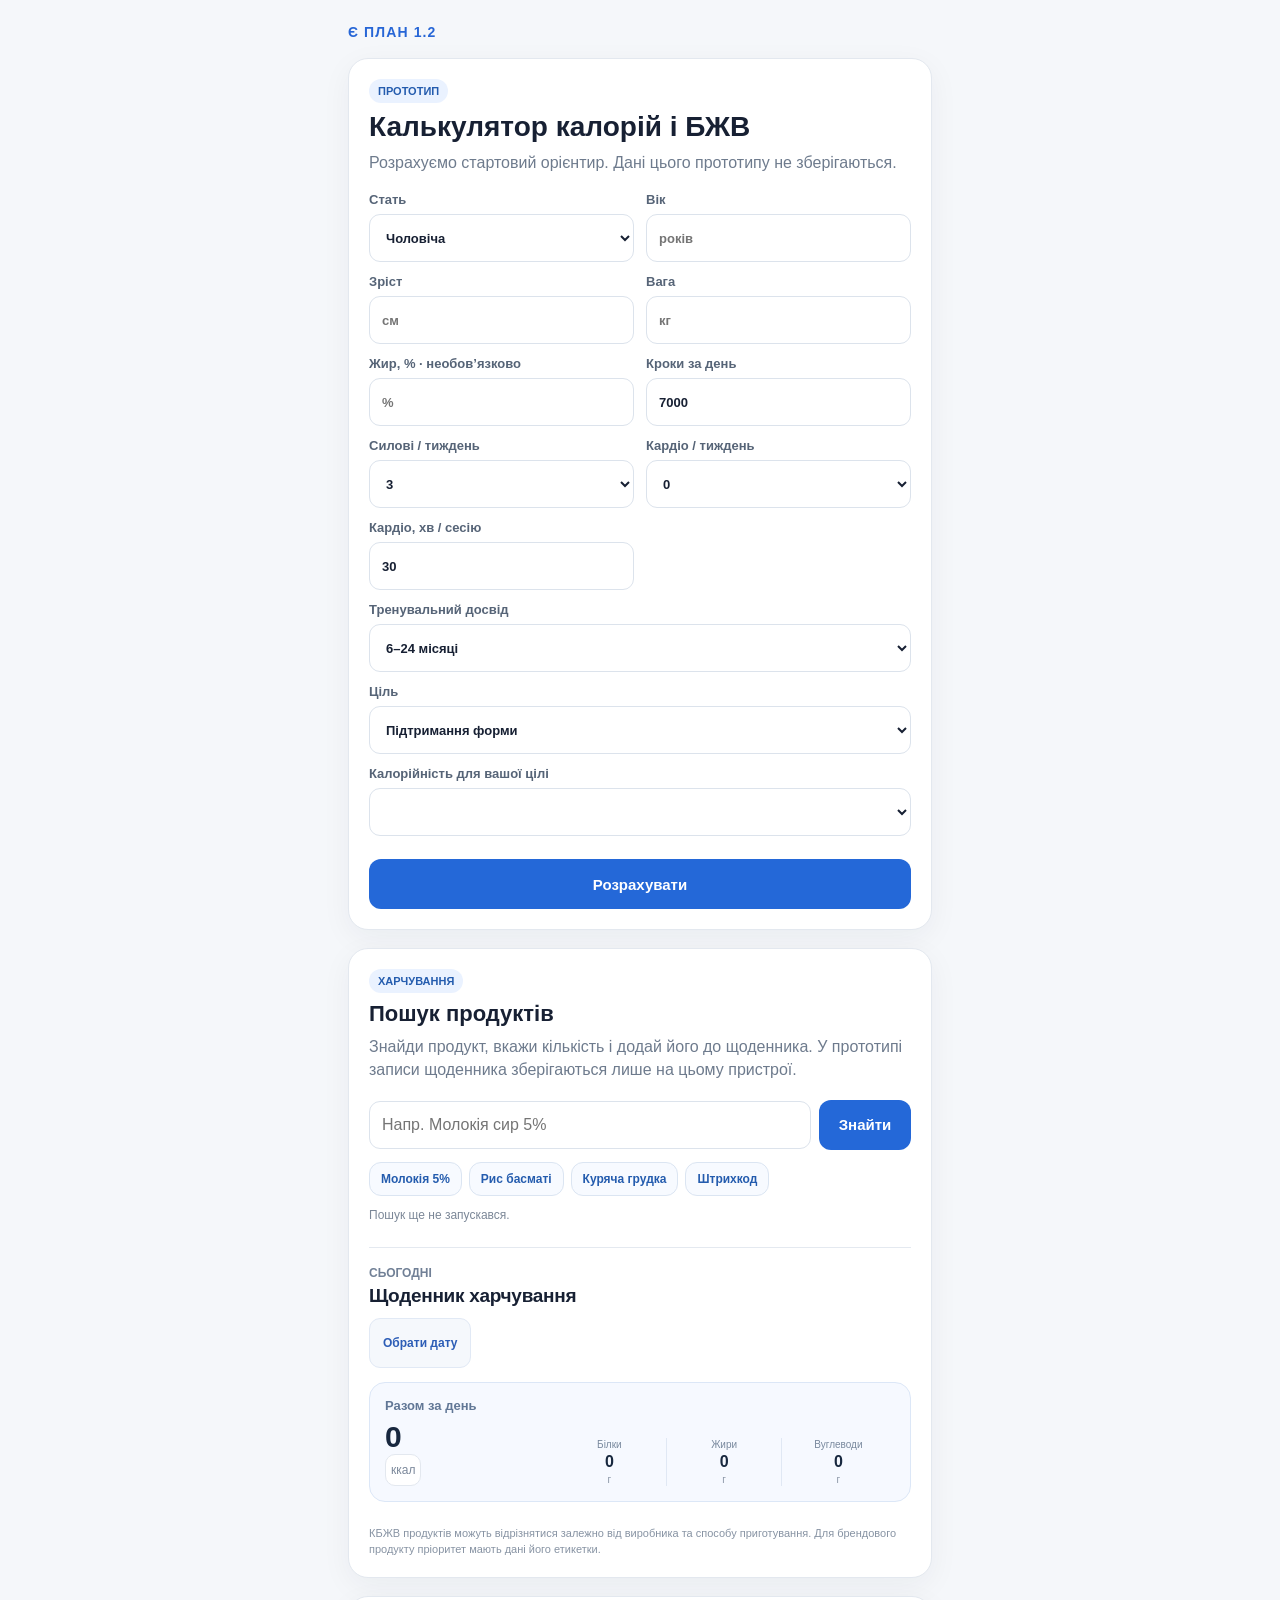
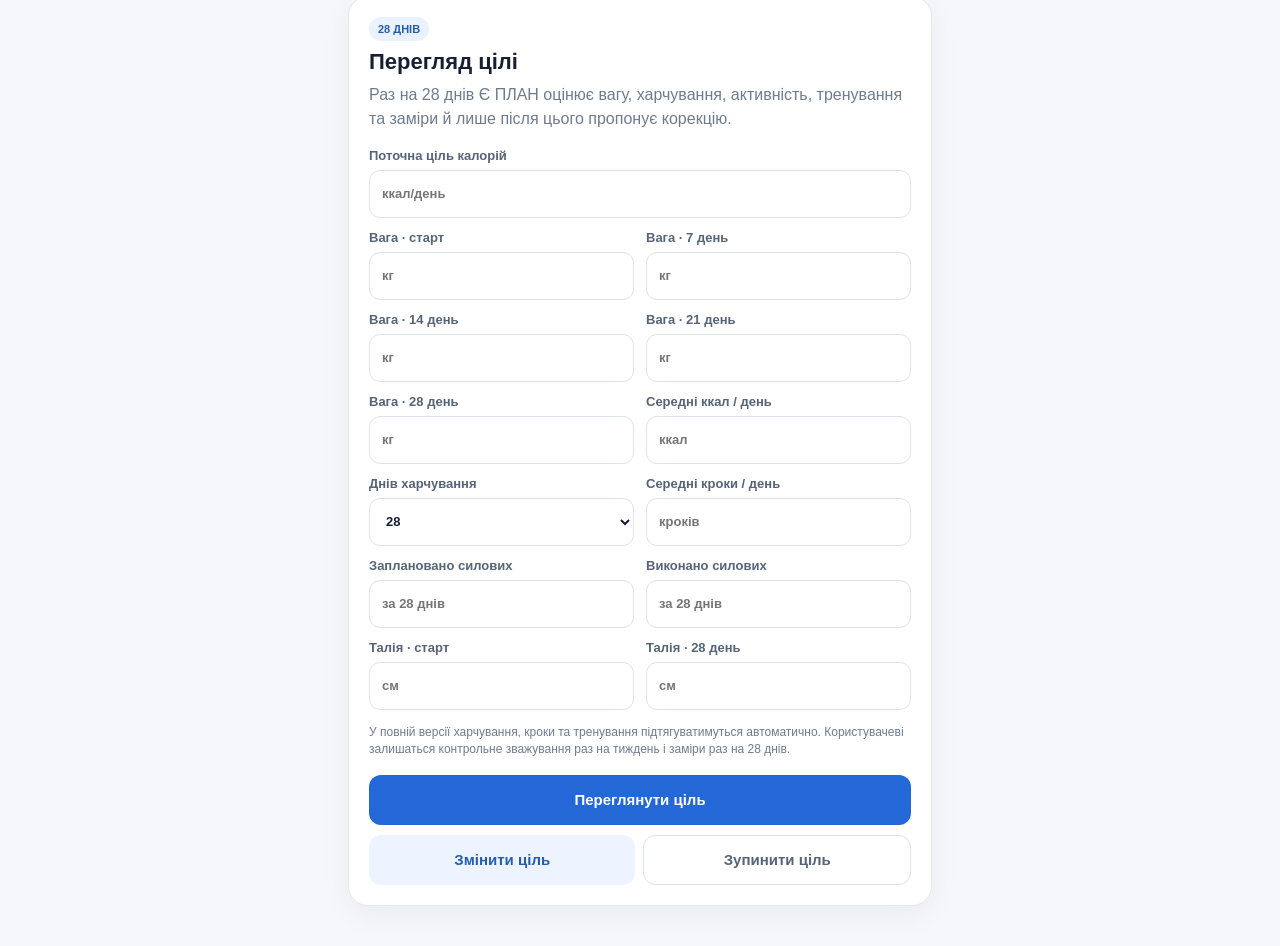
==== backend/static/calculator-prototype.html @ ff5120cc "food diary UI: prevent calorie-label collision on narrow iPhone screens" ====
<!doctype html><html lang="uk"><head><meta charset="utf-8"><meta name="viewport" content="width=device-width,initial-scale=1,viewport-fit=cover"><meta name="theme-color" content="#f6f8fb"><title>Є ПЛАН 1.2 · Калькулятор</title><style>
*{box-sizing:border-box}html{scroll-padding-top:calc(78px + env(safe-area-inset-top,0px))}body{margin:0;background:#f5f7fa;color:#172033;font-family:-apple-system,BlinkMacSystemFont,"Segoe UI",sans-serif}.wrap{max-width:620px;margin:auto;padding:calc(24px + env(safe-area-inset-top)) 18px 40px}.brand{font-size:14px;font-weight:800;letter-spacing:.08em;color:#2766d6}.card{margin-top:18px;background:#fff;border:1px solid #e3e8ef;border-radius:20px;padding:20px;box-shadow:0 8px 30px rgba(20,35,60,.05)}h1{font-size:28px;margin:8px 0}p{color:#6e7b8d;line-height:1.45;margin:0 0 18px}.grid{display:grid;grid-template-columns:1fr 1fr;gap:12px}label{display:flex;flex-direction:column;gap:7px;font-size:13px;font-weight:700;color:#566477}label.wide{grid-column:1/-1}input,select{width:100%;height:48px;border:1px solid #dce3ec;border-radius:11px;background:#fff;padding:0 12px;font:inherit;color:#172033}button{width:100%;height:50px;margin-top:16px;border:0;border-radius:12px;background:#2468d8;color:#fff;font-size:15px;font-weight:800}.result{display:none;margin-top:16px;background:#f7faff;border:1px solid #dce7f6;border-radius:16px;padding:18px}.result.show{display:block}.kicker{font-size:12px;color:#718096;font-weight:800}.kcal{display:block;font-size:30px;margin:5px 0 16px}.kcal small{font-size:13px;color:#7b8797}.macros{display:grid;grid-template-columns:repeat(3,1fr);gap:7px}.macro{background:#fff;border:1px solid #e1e7ef;border-radius:11px;padding:10px;text-align:center}.macro b{font-size:19px}.macro small{display:block;color:#7b8797;margin-top:3px}.note{font-size:12px;margin:14px 0 0}.badge{display:inline-block;background:#eaf2ff;color:#245cae;border-radius:99px;padding:6px 9px;font-size:11px;font-weight:800}.goalBox{grid-column:1/-1;background:#f8fafc;border:1px solid #e4e9f0;border-radius:14px;padding:14px}.goalBox strong{font-size:13px}.goalHint{display:block;color:#7b8797;font-size:12px;font-weight:500;margin-top:5px}.pace{margin-top:12px;padding:11px 12px;background:#fff;border:1px solid #e1e7ef;border-radius:11px;font-size:13px}.pace b{display:block;font-size:16px;margin-top:3px}
.foodSearch{display:flex;gap:8px;align-items:center}.foodSearch input{flex:1}.foodSearch button{width:auto;min-width:92px;margin:0;padding:0 16px}.foodChips{display:flex;gap:7px;flex-wrap:wrap;margin:12px 0}.foodChips button{width:auto;height:34px;margin:0;padding:0 11px;border:1px solid #dbe5f2;background:#f7faff;color:#245cae;font-size:12px}
.foodStatus{font-size:12px;color:#7b8797;margin:10px 0}.foodResults{display:grid;gap:8px}.foodMore{margin-top:10px;background:#eef4ff;color:#245cae;border:1px solid #dbe5f2}.foodMore[hidden]{display:none}.foodItem{width:100%;height:auto;min-height:72px;margin:0;padding:12px 13px;border:1px solid #e1e7ef;background:#fff;color:#172033;text-align:left;border-radius:13px;display:grid;grid-template-columns:1fr auto;gap:8px;align-items:center}.foodItem:hover{background:#f8fbff}.foodItem strong{display:block;font-size:14px;line-height:1.25}.foodItem .foodBrand{display:block;color:#738195;font-size:12px;margin-top:3px}.foodItem .foodMacros{font-size:11px;color:#5e6c7f;white-space:nowrap;text-align:right}.foodSource{display:inline-block;margin-top:5px;font-size:10px;font-weight:800;color:#718096;background:#f2f5f8;border-radius:99px;padding:4px 7px}.foodPortion{margin-top:12px;scroll-margin-top:calc(78px + env(safe-area-inset-top,0px))}.foodPortionHead{display:flex;justify-content:space-between;align-items:flex-start;gap:12px}.foodPortionHead>div:first-child{min-width:0}.foodPortionHead .kicker{display:block;margin-bottom:5px}.foodPortionHead strong{display:block;font-size:16px;line-height:1.3}.foodPortionHead>.foodSource{flex:0 0 auto;white-space:nowrap;margin-top:0}.foodGramRow>div:last-child{display:flex;flex-direction:column;gap:5px;padding-bottom:8px}.foodGramRow>div:last-child .kicker{display:block}.foodPer100{font-size:12px;color:#728096;margin:5px 0 13px}.foodPrep{margin:10px 0 14px;padding:12px;background:#fff;border:1px solid #e1e7ef;border-radius:12px}.foodPrepGrid{display:grid;grid-template-columns:1fr 1fr;gap:9px}.foodPrep label{font-size:12px}.foodPrep select,.foodPrep input{height:42px}.foodPrepStatus{font-size:11px;color:#718096;margin-top:9px;line-height:1.4}.foodOil{margin-top:9px}.foodOil[hidden]{display:none}@media(max-width:480px){.foodPrepGrid{grid-template-columns:1fr}}.foodGramRow{display:grid;grid-template-columns:1fr 120px;gap:10px;align-items:end}.foodTotals{margin-top:12px;display:grid;grid-template-columns:repeat(4,1fr);gap:6px}.foodTotals span{background:#fff;border:1px solid #e1e7ef;border-radius:10px;padding:8px 5px;text-align:center;font-size:11px;color:#7b8797}.foodTotals b{display:block;color:#172033;font-size:16px}.foodLegal{font-size:11px;color:#8793a3;margin:12px 0 0;line-height:1.45}.foodDiary{margin-top:16px;border-top:1px solid #e4e9f0;padding-top:16px}.foodDiaryHead{display:flex;align-items:flex-end;justify-content:space-between;gap:12px}.foodDiaryHead strong{display:block;font-size:17px;margin-top:4px}.foodDiaryHead>span{font-size:11px;color:#8793a3}.foodDiaryTotals{display:grid;grid-template-columns:repeat(4,1fr);gap:6px;margin-top:12px}.foodDiaryTotals span{background:#f8fafc;border:1px solid #e3e8ef;border-radius:10px;padding:8px 5px;text-align:center;font-size:10px;color:#7b8797}.foodDiaryTotals b{display:block;font-size:15px;color:#172033}.foodDiaryNavigator{display:flex;align-items:center;gap:9px;flex-wrap:wrap;margin-top:13px}.foodDiaryNavigator button{width:auto;min-height:38px;margin:0;padding:9px 14px;font-size:13px;border-radius:11px;background:#edf3ff;color:#2c5db6;border:1px solid #d9e6f9}.foodDiaryNavigator #foodDiaryTodayBtn{background:#fff;color:#64748b}.foodDiaryNavigator button[hidden]{display:none}.foodCalendar[hidden]{display:none}.foodCalendar{margin-top:11px;border:1px solid #dce6f2;border-radius:15px;background:#fff;padding:12px}.foodCalendarMonthBar{display:flex;justify-content:space-between;align-items:center;gap:10px}.foodCalendarMonthBar strong{font-size:15px;font-weight:700;color:#18263c;text-transform:capitalize}.foodCalendarMonthBar button{width:38px;height:38px;padding:0;margin:0;background:#f2f6fc;border:1px solid #e0e8f3;color:#3865b2;border-radius:10px;font-size:26px;line-height:1}.foodCalendarMonthBar button:disabled{opacity:.35;cursor:default}.foodCalendarGrid{margin-top:12px;display:grid;grid-template-columns:repeat(7,minmax(0,1fr));gap:5px}.foodCalendarGrid .foodCalendarWeek{text-align:center;font-size:10px;color:#8a96a7;padding:5px 0}.foodCalendarBlank{min-height:38px}.foodCalendarDay{height:42px;min-width:0;padding:4px 0 1px;display:flex;flex-direction:column;align-items:center;justify-content:center;gap:2px;font-weight:600;font-size:13px;color:#334155;background:transparent;border:1px solid transparent;border-radius:10px;margin:0}.foodCalendarDay.is-today:not(.is-selected){border-color:#c7d9f4;color:#2e5fae}.foodCalendarDay.is-selected{background:#e8f1ff;color:#2459aa;border-color:#bad3f5}.foodCalendarDay:disabled{opacity:.24;cursor:default}.foodCalendarDot{width:5px;height:5px;background:#32a66d;border-radius:50%;display:inline-block;flex:none}.foodCalendarLegend{display:flex;gap:7px;align-items:center;margin:10px 0 0;font-size:11px;color:#7d8b9c}.foodAddDateNotice{margin-top:9px;font-size:12px;color:#56709c;font-weight:600}@media(max-width:360px){.foodCalendarGrid{gap:2px}.foodCalendar{padding:8px}.foodCalendarDay{height:38px}}.foodDiaryDaySummary{margin-top:14px;padding:14px;border:1px solid #dae5f4;border-radius:15px;background:#f6f9ff}.foodDiaryDaySummaryHead{display:flex;flex-direction:column;gap:3px}.foodDiaryDaySummaryHead .kicker{color:#5276ae}.foodDiaryDaySummaryHead strong{font-size:17px;color:#172033}.foodDiaryDaySummary .foodDiaryTotals{margin-top:10px}.foodDiaryDaySummary .foodDiaryTotals span{background:#fff}.foodDiaryMeal{padding:13px;border:1px solid #e0e7f0;border-radius:14px;background:#f8fafc;min-width:0}.foodDiaryMealHead{display:flex;justify-content:space-between;gap:12px;align-items:center}.foodDiaryMealHead>div{min-width:0}.foodDiaryMealHead strong{font-size:17px;color:#172033;line-height:1.3}.foodDiaryMealCount{display:block;color:#8a96a5;font-size:11px;margin-top:3px}.foodDiaryMealHead .foodDiaryMealKcal{white-space:nowrap;color:#245cae;font-size:17px}.foodDiaryMealKcal small{color:#7b8797;font-size:12px;font-weight:500}.foodDiaryMealMacros{display:grid;grid-template-columns:repeat(3,minmax(0,1fr));gap:7px;margin-top:11px}.foodDiaryMealMacros span{display:block;text-align:center;padding:7px 4px;border:1px solid #e3e8ef;border-radius:9px;background:#fff;color:#788596;font-size:12px}.foodDiaryMealMacros b{color:#172033;font-size:13px;font-weight:700}.foodDiaryMealEntries{display:grid;gap:7px;margin-top:10px}.foodDiaryMealEntries .foodDiaryEntry{border-color:#e1e7f1}.foodDiaryMealEntries .foodDiaryMeta{margin-top:4px}.foodDiaryEntries{display:grid;gap:8px;margin-top:10px}.foodDiaryEmpty{font-size:12px;color:#8793a3;padding:10px 0}.foodDiaryEntry{display:grid;grid-template-columns:minmax(0,1fr) auto;gap:8px;align-items:center;padding:11px;border:1px solid #e3e8ef;border-radius:12px;background:#fff;scroll-margin-top:calc(78px + env(safe-area-inset-top,0px))}.foodDiaryInfo{min-width:0}.foodDiaryEntry strong{display:block;font-size:13px;line-height:1.35;overflow-wrap:anywhere}.foodDiaryBrand{display:block;color:#64748b;font-size:11px;margin-top:3px}.foodDiaryMeta{font-size:11px;color:#7b8797;margin-top:4px;line-height:1.4}.foodDiaryActions{display:flex;align-items:center;gap:7px}.foodDiaryActions button{width:auto;height:34px;min-width:34px;margin:0;background:#f7faff;color:#3164b9;border:1px solid #dae6f5;border-radius:9px;padding:0 9px;font-size:11px}.foodDiaryActions button.foodDiaryRemove{width:34px;padding:0;background:#fff;color:#7b8797;border:1px solid #e3e8ef;font-size:21px}.foodDiaryEditor{grid-column:1/-1;padding-top:11px;border-top:1px solid #e5eaf2}.foodDiaryEditGrid{display:grid;grid-template-columns:1fr 1fr;gap:9px}.foodDiaryEditGrid label{font-size:12px}.foodDiaryEditGrid input,.foodDiaryEditGrid select{height:43px;min-width:0}.foodDiaryEditPreview{font-size:12px;color:#52627b;margin-top:10px;line-height:1.45}.foodDiaryEditHint{font-size:11px;color:#718096;margin-top:8px}.foodDiaryEditError{color:#b42318;font-size:12px;min-height:14px;margin-top:3px}.foodDiaryEditActions{display:flex;gap:8px;margin-top:9px}.foodDiaryEditActions button{width:auto;flex:1;height:40px;margin:0;font-size:13px}.foodDiaryEditActions .foodDiaryCancel{background:#f1f4f8;color:#536176}.foodDiaryNotice{margin-top:10px;color:#64748b;font-size:12px;min-height:16px}.foodDiaryNotice button{display:inline;width:auto;height:auto;min-height:30px;margin:0 0 0 6px;padding:4px 7px;border:0;background:transparent;color:#245fbb;text-decoration:underline;font-size:12px}.foodAddRow{display:grid;grid-template-columns:1fr 1fr;gap:8px;margin-top:12px}.foodAddRow button{margin:0}.foodAddRow select{height:44px}.foodAddStatus{font-size:11px;color:#5f6d80;margin-top:8px;min-height:16px}@media(max-width:480px){.foodDiaryTotals{grid-template-columns:repeat(2,1fr)}}@media(max-width:480px){.foodSearch{display:grid;grid-template-columns:1fr 92px}.foodGramRow{grid-template-columns:1fr 105px}.foodTotals{grid-template-columns:repeat(2,1fr)}}
@media(max-width:480px){.grid{grid-template-columns:1fr}label.wide,.goalBox{grid-column:auto}}
/* ЄПЛАН diary design v2 — compact original mobile design, inspired by
   fast meal logging in mainstream diaries; no brand styles/assets copied. */
.foodDiary{margin-top:15px;padding-top:15px}
.foodDiaryHead strong{font-size:19px;letter-spacing:-.015em}
.foodDiaryHead>span{max-width:122px;text-align:right;line-height:1.4}
.foodDiaryNavigator{margin-top:11px}
.foodDiaryNavigator button{min-height:36px;padding:7px 13px;background:#f5f8fc;border:1px solid #e1e9f5;font-size:12px}
.foodDiaryDaySummary{padding:15px;margin-top:14px;background:#f6f9ff;border:1px solid #dce7f7;border-radius:16px}
.foodDiaryDaySummaryHead strong{font-size:13px;font-weight:700;color:#617796}
.foodDiaryDaySummary .foodDiaryTotals{display:grid;grid-template-columns:minmax(83px,.9fr) minmax(0,2fr);align-items:end;gap:13px;margin-top:7px}
.foodDiaryDailyKcal{display:flex;flex-direction:column;align-items:flex-start;justify-content:center;gap:1px;min-width:0}
.foodDiaryDailyKcal b{font-weight:800;color:#18283f;font-size:30px;line-height:1.1;letter-spacing:-.045em;white-space:nowrap}
.foodDiaryDailyKcal>span{font-size:12px;color:#7b889b}
.foodDiaryDailyMacros{display:grid;grid-template-columns:repeat(3,minmax(0,1fr));gap:0;align-items:center}
.foodDiaryDaySummary .foodDiaryDailyMacros>span{display:flex;min-width:0;align-items:center;flex-direction:column;gap:2px;border:0;background:transparent;border-radius:0;padding:1px 3px;font-size:10px;color:#78889d}
.foodDiaryDailyMacros>span+span{border-left:1px solid #e0e8f4!important}
.foodDiaryDailyMacros b{font-size:16px;color:#18283f;line-height:1.2;font-weight:750;white-space:nowrap}
.foodDiaryDailyMacros small{font-size:10px;color:#8a96a6}
.foodDiaryEntries{margin-top:12px;gap:9px}
.foodDiaryMeal{background:#fff;padding:12px 13px 8px;border:1px solid #e0e7f1;border-radius:15px;box-shadow:0 2px 6px rgba(20,35,60,.022)}
.foodDiaryMealHead{align-items:center;gap:7px}
.foodDiaryMealTitle{display:flex;align-items:baseline;flex-wrap:wrap;gap:7px;min-width:0}
.foodDiaryMealTitle>strong{font-size:16px;font-weight:750;color:#1a2840;letter-spacing:-.014em}
.foodDiaryMealCount{display:inline;margin:0;font-size:10px;color:#8c99aa}
.foodDiaryMealRight{display:flex;align-items:center;gap:9px;flex:none}
.foodDiaryMealKcal{font-size:16px!important;color:#315d9c!important;font-variant-numeric:tabular-nums}
.foodDiaryMealKcal small{font-size:11px!important;font-weight:500}
.foodDiaryMealAdd{width:34px;height:34px;min-width:34px;margin:0;padding:0;border-radius:10px;border:1px solid #d9e6f8;background:#eef4ff;color:#2865bc;font-size:24px;font-weight:500;line-height:1}
.foodDiaryMealAdd:active{background:#dceaff}
.foodDiaryMeal.is-empty{padding:9px 13px}
.foodDiaryMeal.is-empty .foodDiaryMealTitle>strong{color:#48586e;font-size:14px}
.foodDiaryMeal.is-empty .foodDiaryMealKcal{font-size:14px!important;color:#a3aebd!important}
.foodDiaryMealMacros{display:flex;align-items:center;justify-content:flex-start;gap:0;margin-top:6px}
.foodDiaryMealMacros span{display:flex;gap:4px;align-items:baseline;border:0;border-radius:0;text-align:left;background:transparent;font-size:11px;color:#8291a3;padding:0 10px}
.foodDiaryMealMacros span:first-child{padding-left:0}
.foodDiaryMealMacros span+span{border-left:1px solid #e3e9f2}
.foodDiaryMealMacros b{color:#394962;font-size:11px;font-weight:700;font-variant-numeric:tabular-nums}
.foodDiaryMealEntries{display:block;margin-top:8px;border-top:1px solid #eaf0f6}
.foodDiaryMealEntries .foodDiaryEntry{border:0;border-radius:0;background:transparent;box-shadow:none;margin:0;padding:10px 1px;gap:7px}
.foodDiaryMealEntries .foodDiaryEntry+.foodDiaryEntry{border-top:1px solid #ecf0f6}
.foodDiaryEntry strong{font-size:13px;line-height:1.3}
.foodDiaryBrand{font-size:11px;margin-top:2px;color:#66758b}
.foodDiaryMeta{font-size:11px;margin-top:3px;color:#8693a4}
.foodDiaryActions{gap:5px}
.foodDiaryActions button,.foodDiaryActions button.foodDiaryRemove{width:31px;min-width:31px;height:34px;margin:0;padding:0;border-radius:9px;background:#f5f8fc;border:1px solid #e8edf4;color:#5d769b;font-size:18px;font-weight:600}
.foodDiaryActions button.foodDiaryRemove{font-size:20px;color:#8e9cae;background:transparent;border-color:transparent}
.foodDiaryActions button:active{background:#e6eef9}
.foodDiaryEditor{padding:11px 9px;margin-top:6px;background:#f7faff;border-radius:10px;border:1px solid #e7eef8}
.foodDiaryEditActions button{width:auto;height:40px;min-width:0;padding:0 12px;font-size:13px}
.foodDiaryNotice:empty{display:none}
@media(max-width:390px){
 .foodDiaryDaySummary{padding:12px}
 .foodDiaryDaySummary .foodDiaryTotals{grid-template-columns:minmax(75px,.85fr) minmax(0,2fr);gap:7px}
 .foodDiaryDailyKcal b{font-size:26px}
 .foodDiaryDailyMacros b{font-size:14px}
 .foodDiaryDailyMacros>span{font-size:9px!important;padding:0 1px!important}
 .foodDiaryMeal{padding:11px 10px 7px}
 .foodDiaryMealTitle>strong{font-size:15px}
 .foodDiaryMealCount{display:none}
 .foodDiaryMealRight{gap:5px}
 .foodDiaryMealAdd{width:32px;min-width:32px;height:34px}
}
</style></head><body><main class="wrap"><div class="brand">Є ПЛАН 1.2</div><section class="card"><span class="badge">ПРОТОТИП</span><h1>Калькулятор калорій і БЖВ</h1><p>Розрахуємо стартовий орієнтир. Дані цього прототипу не зберігаються.</p><div class="grid">
<label>Стать<select id="sex"><option value="male">Чоловіча</option><option value="female">Жіноча</option></select></label>
<label>Вік<input id="age" type="number" inputmode="numeric" placeholder="років"></label>
<label>Зріст<input id="height" type="number" inputmode="decimal" placeholder="см"></label>
<label>Вага<input id="weight" type="number" inputmode="decimal" placeholder="кг"></label>
<label>Жир, % · необов’язково<input id="bf" type="number" inputmode="decimal" placeholder="%"></label>
<label>Кроки за день<input id="steps" type="number" inputmode="numeric" value="7000" placeholder="середнє за день"></label>
<label>Силові / тиждень<select id="strength"><option value="0">0</option><option value="1">1</option><option value="2">2</option><option value="3" selected>3</option><option value="4">4</option><option value="5">5</option><option value="6">6</option><option value="7">7</option></select></label>
<label>Кардіо / тиждень<select id="cardio"><option value="0" selected>0</option><option value="1">1</option><option value="2">2</option><option value="3">3</option><option value="4">4</option><option value="5">5</option><option value="6">6</option><option value="7">7</option></select></label>
<label>Кардіо, хв / сесію<input id="cardioMin" type="number" inputmode="numeric" value="30" placeholder="хв"></label>
<label class="wide">Тренувальний досвід<select id="experience"><option value="novice">До 6 місяців</option><option value="intermediate" selected>6–24 місяці</option><option value="advanced">Понад 2 роки</option></select></label>
<label class="wide">Ціль<select id="goal"><option value="loss">Зменшення жиру</option><option value="recomp">Рекомпозиція тіла</option><option value="maintain" selected>Підтримання форми</option><option value="gain">Набір м’язової маси</option></select></label>
<label class="wide" id="adjustWrap">Калорійність для вашої цілі<select id="adjust"></select><small id="adjustHint" style="font-weight:500;color:#7b8797"></small></label>
</div><button id="calcBtn" type="button">Розрахувати</button><div class="result" id="result"></div><p id="calcError" style="display:none;color:#b42318;font-size:13px;margin-top:12px"></p></section>

<section class="card" id="foodPrototype"><span class="badge">ХАРЧУВАННЯ</span><h1 style="font-size:22px">Пошук продуктів</h1><p>Знайди продукт, вкажи кількість і додай його до щоденника. У прототипі записи щоденника зберігаються лише на цьому пристрої.</p>
<div class="foodSearch"><input id="foodQuery" type="search" autocomplete="off" placeholder="Напр. Молокія сир 5%"><button id="foodSearchBtn" type="button">Знайти</button></div>
<div class="foodChips"><button type="button" data-food-query="Молокія сир 5%">Молокія 5%</button><button type="button" data-food-query="рис басматі">Рис басматі</button><button type="button" data-food-query="куряча грудка">Куряча грудка</button><button type="button" data-food-query="4820045702266">Штрихкод</button></div>
<div class="foodStatus" id="foodStatus" aria-live="polite">Пошук ще не запускався.</div><div class="foodResults" id="foodResults"></div><button class="foodMore" id="foodMoreBtn" type="button" hidden>Показати ще</button><div class="result foodPortion" id="foodPortion"></div><div class="foodDiary" id="foodDiary">
<div class="foodDiaryHead"><div><span class="kicker" id="foodDiaryDayKicker">СЬОГОДНІ</span><strong>Щоденник харчування</strong></div><span id="foodDiaryDate"></span></div>
<div class="foodDiaryNavigator">
<button type="button" id="foodCalendarToggle" aria-expanded="false" aria-controls="foodCalendar">Обрати дату</button>
<button type="button" id="foodDiaryTodayBtn" hidden>Сьогодні</button>
</div>
<div id="foodCalendar" class="foodCalendar" hidden></div>
<section class="foodDiaryDaySummary" aria-label="Разом за день">
<div class="foodDiaryDaySummaryHead"><strong>Разом за день</strong></div>
<div class="foodDiaryTotals">
  <div class="foodDiaryDailyKcal"><b id="diaryKcal">0</b><span>ккал</span></div>
  <div class="foodDiaryDailyMacros">
   <span>Білки<b id="diaryProtein">0</b><small>г</small></span>
   <span>Жири<b id="diaryFat">0</b><small>г</small></span>
   <span>Вуглеводи<b id="diaryCarbs">0</b><small>г</small></span>
  </div>
</div></section>
<div id="foodDiaryEntries" class="foodDiaryEntries"></div>
<div class="foodDiaryNotice" id="foodDiaryNotice" aria-live="polite"></div></div>
<p class="foodLegal">КБЖВ продуктів можуть відрізнятися залежно від виробника та способу приготування. Для брендового продукту пріоритет мають дані його етикетки.</p></section>
<section class="card"><span class="badge">28 ДНІВ</span><h1 style="font-size:22px">Перегляд цілі</h1><p>Раз на 28 днів Є ПЛАН оцінює вагу, харчування, активність, тренування та заміри й лише після цього пропонує корекцію.</p>
<div class="grid">
<label class="wide">Поточна ціль калорій<input id="currentTarget" type="number" inputmode="numeric" placeholder="ккал/день"></label>
<label>Вага · старт<input id="cycleW1" type="number" inputmode="decimal" placeholder="кг"></label><label>Вага · 7 день<input id="cycleW2" type="number" inputmode="decimal" placeholder="кг"></label>
<label>Вага · 14 день<input id="cycleW3" type="number" inputmode="decimal" placeholder="кг"></label><label>Вага · 21 день<input id="cycleW4" type="number" inputmode="decimal" placeholder="кг"></label>
<label>Вага · 28 день<input id="cycleW5" type="number" inputmode="decimal" placeholder="кг"></label><label>Середні ккал / день<input id="cycleCalories" type="number" inputmode="numeric" placeholder="ккал"></label>
<label>Днів харчування<select id="cycleFoodDays"><option value="28">28</option><option value="25">25–27</option><option value="21">21–24</option><option value="14">14–20</option><option value="7">менше 14</option></select></label>
<label>Середні кроки / день<input id="cycleSteps" type="number" inputmode="numeric" placeholder="кроків"></label>
<label>Заплановано силових<input id="cyclePlannedWorkouts" type="number" inputmode="numeric" placeholder="за 28 днів"></label><label>Виконано силових<input id="cycleDoneWorkouts" type="number" inputmode="numeric" placeholder="за 28 днів"></label>
<label>Талія · старт<input id="waistStart" type="number" inputmode="decimal" placeholder="см"></label><label>Талія · 28 день<input id="waistEnd" type="number" inputmode="decimal" placeholder="см"></label>
</div>
<p class="note">У повній версії харчування, кроки та тренування підтягуватимуться автоматично. Користувачеві залишаться контрольне зважування раз на тиждень і заміри раз на 28 днів.</p>
<button id="adaptBtn" type="button">Переглянути ціль</button>
<div style="display:flex;gap:8px;margin-top:10px"><button id="changeGoalBtn" type="button" style="margin:0;background:#eef4ff;color:#245cae">Змінити ціль</button><button id="stopGoalBtn" type="button" style="margin:0;background:#fff;color:#566477;border:1px solid #dce3ec">Зупинити ціль</button></div>
<div class="result" id="goalActionResult"></div><div class="result" id="adaptResult"></div><p id="adaptError" style="display:none;color:#b42318;font-size:13px;margin-top:12px"></p></section>
</main><script src="/static/calculator-prototype.js?v=43" defer></script></body></html>
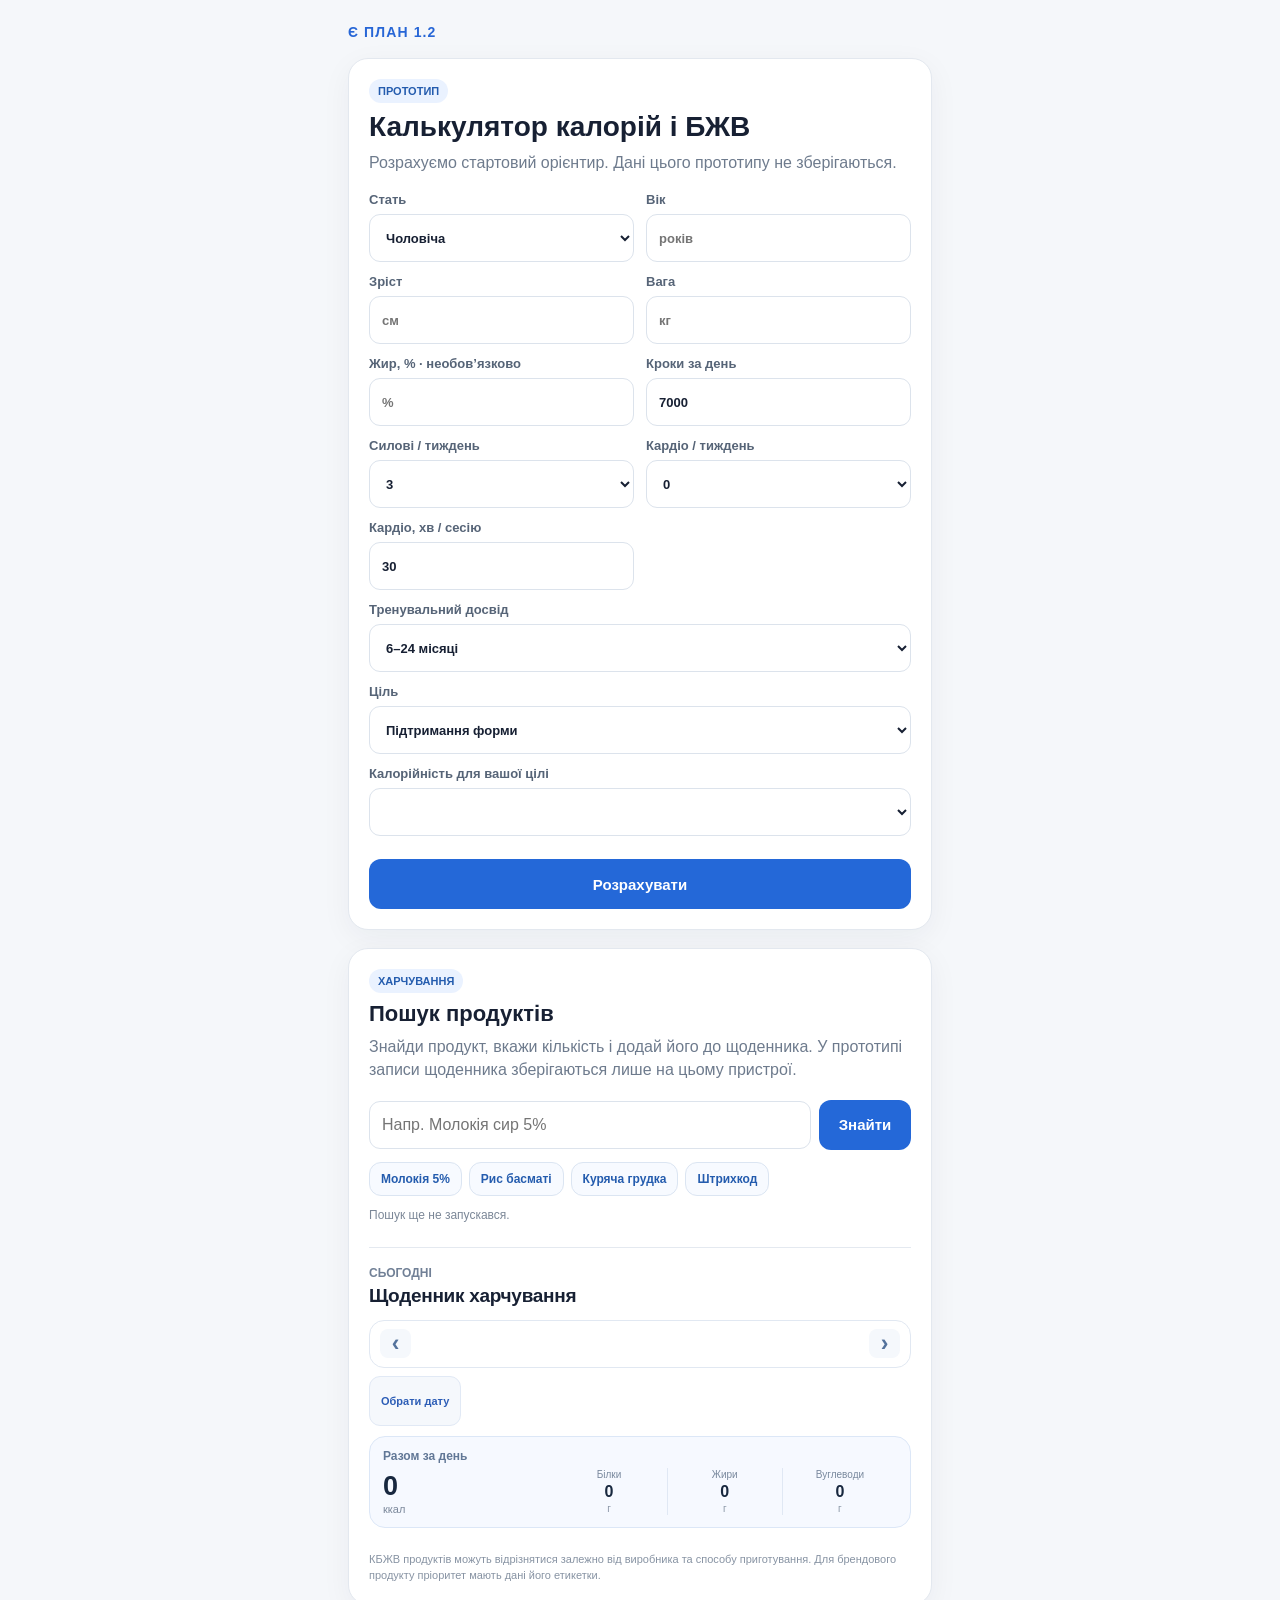
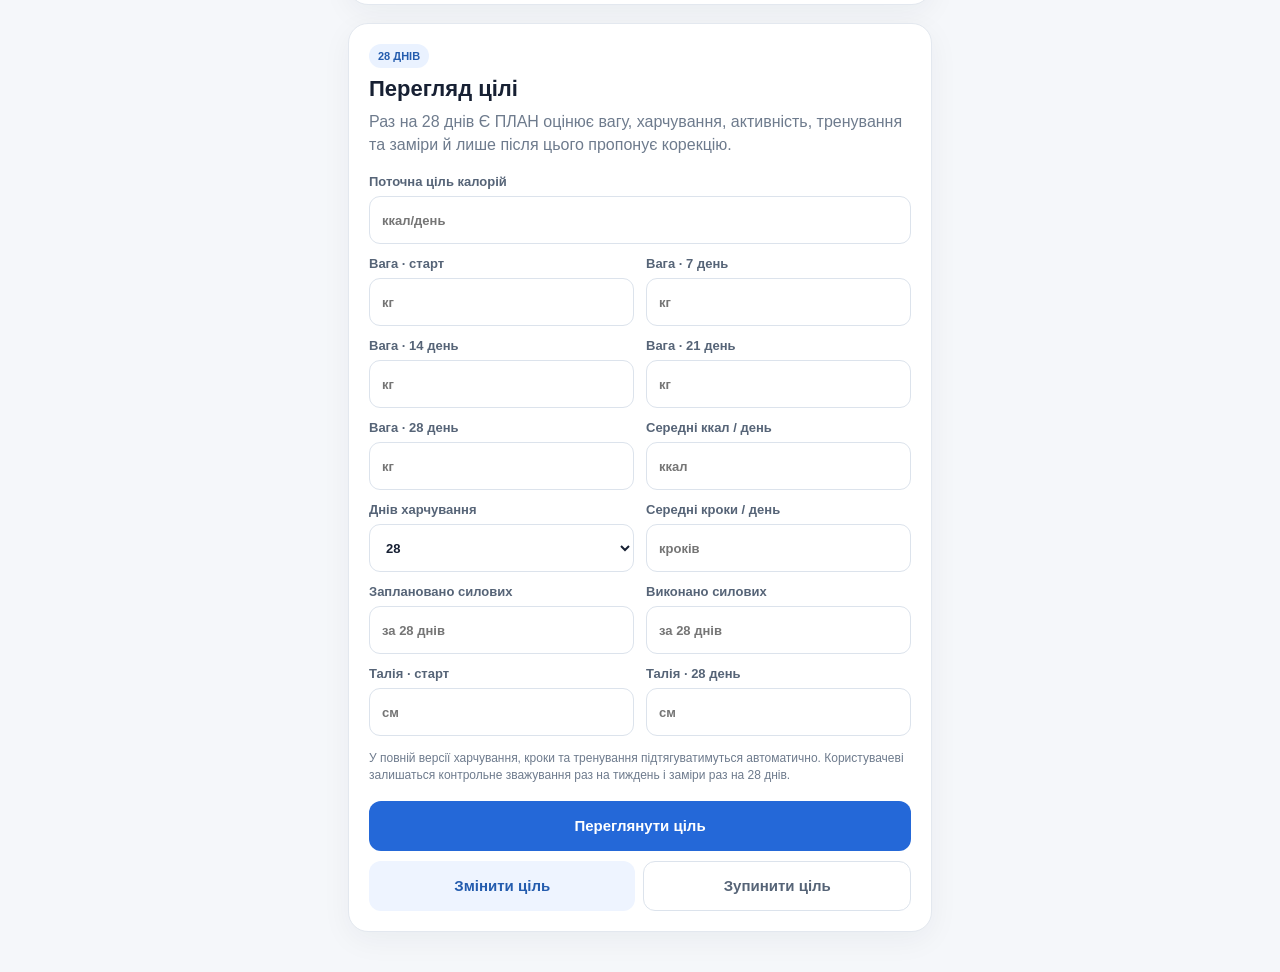
==== commit 593919a2: "food diary UI: FatSecret-inspired 7-day circles and tighter EPLAN diary layout" ====
--- a/backend/static/calculator-prototype.html
+++ b/backend/static/calculator-prototype.html
@@ -65,6 +65,48 @@
  .foodDiaryMealRight{gap:5px}
  .foodDiaryMealAdd{width:32px;min-width:32px;height:34px}
 }
+
+/* ЄПЛАН diary v3: visible weekly day circles and denser FatSecret-inspired
+   information hierarchy, with independent original blue/green EPLAN styling. */
+.foodDiaryWeek{margin-top:13px;border:1px solid #e1e8f2;border-radius:15px;padding:8px 9px 7px;background:#fff}
+.foodDiaryWeekTop{display:flex;justify-content:space-between;align-items:center;min-height:28px;padding:0 1px 2px}
+.foodDiaryWeekTop strong{font-size:12px;font-weight:700;color:#738198;text-transform:capitalize;letter-spacing:.01em}
+.foodDiaryWeekTop button{width:31px;min-width:31px;height:29px;padding:0;margin:0;border:0;border-radius:8px;color:#54729c;background:#f5f8fc;font-size:23px;line-height:1}
+.foodDiaryWeekTop button:disabled{opacity:.3;cursor:default}
+.foodDiaryWeekDays{display:grid;grid-template-columns:repeat(7,minmax(0,1fr));gap:3px;align-items:stretch}
+.foodWeekDay{display:flex;flex-direction:column;align-items:center;justify-content:flex-start;gap:3px;padding:3px 0 2px;margin:0;border:0;border-radius:11px;background:transparent;color:#77869a;width:100%;height:70px;min-width:0;font-weight:600}
+.foodWeekDayLabel{display:block;text-align:center;color:#8391a4;font-size:10px;font-weight:650}
+.foodWeekDayCircle{display:grid;place-items:center;width:39px;height:39px;max-width:calc(100% - 1px);border:1px solid #e5eaf2;border-radius:50%;background:#f7f9fc;color:#25354e;font-size:14px;font-weight:750;font-variant-numeric:tabular-nums}
+.foodWeekDay.has-entry:not(.is-selected) .foodWeekDayCircle{background:#eaf7ef;border-color:#bee4ce;color:#258352}
+.foodWeekDay.is-today:not(.is-selected) .foodWeekDayCircle{border:2px solid #8daedf;background:#f2f7ff;color:#315f9d}
+.foodWeekDay.is-selected .foodWeekDayCircle{background:#41b776;border-color:#41b776;color:#fff;box-shadow:0 2px 7px rgba(39,154,91,.2)}
+.foodWeekDayMarker{height:5px;display:flex;align-items:center;justify-content:center}
+.foodWeekDayMarker .foodCalendarDot{width:5px;height:5px}
+.foodWeekDay.is-selected .foodWeekDayMarker .foodCalendarDot{background:#41b776}
+.foodWeekDay:disabled{opacity:.3;cursor:default}
+.foodWeekDay:active:not(:disabled) .foodWeekDayCircle{transform:scale(.94)}
+.foodDiaryNavigator{margin-top:8px}
+.foodDiaryNavigator button{min-height:32px;padding:6px 11px;font-size:11px}
+.foodDiaryDaySummary{margin-top:10px;padding:12px 13px}
+.foodDiaryDaySummary .foodDiaryTotals{margin-top:5px!important}
+.foodDiaryDaySummaryHead strong{font-size:12px}
+.foodDiaryDailyKcal b{font-size:27px}
+.foodDiaryDaySummary .foodDiaryTotals .foodDiaryDailyKcal>span{border:0;border-radius:0;padding:0;background:transparent;color:#7b889b;font-size:11px;text-align:left}
+.foodDiaryMeal{padding:10px 12px 7px}
+.foodDiaryMeal.is-empty{padding:7px 12px}
+.foodDiaryMealAdd{width:31px;min-width:31px;height:31px}
+.foodDiaryMealEntries .foodDiaryEntry{padding:8px 1px}
+.foodDiaryMealMacros{margin-top:4px}
+.foodDiaryMealEntries{margin-top:6px}
+@media(max-width:390px){
+ .foodDiaryWeek{padding:7px 6px}
+ .foodDiaryWeekDays{gap:1px}
+ .foodWeekDayCircle{width:35px;height:35px}
+ .foodWeekDay{height:66px}
+ .foodDiaryDaySummary{padding:11px 10px}
+ .foodDiaryDailyKcal b{font-size:24px}
+ .foodDiaryMeal.is-empty{padding:6px 10px}
+}
 </style></head><body><main class="wrap"><div class="brand">Є ПЛАН 1.2</div><section class="card"><span class="badge">ПРОТОТИП</span><h1>Калькулятор калорій і БЖВ</h1><p>Розрахуємо стартовий орієнтир. Дані цього прототипу не зберігаються.</p><div class="grid">
 <label>Стать<select id="sex"><option value="male">Чоловіча</option><option value="female">Жіноча</option></select></label>
 <label>Вік<input id="age" type="number" inputmode="numeric" placeholder="років"></label>
@@ -85,6 +127,14 @@
 <div class="foodChips"><button type="button" data-food-query="Молокія сир 5%">Молокія 5%</button><button type="button" data-food-query="рис басматі">Рис басматі</button><button type="button" data-food-query="куряча грудка">Куряча грудка</button><button type="button" data-food-query="4820045702266">Штрихкод</button></div>
 <div class="foodStatus" id="foodStatus" aria-live="polite">Пошук ще не запускався.</div><div class="foodResults" id="foodResults"></div><button class="foodMore" id="foodMoreBtn" type="button" hidden>Показати ще</button><div class="result foodPortion" id="foodPortion"></div><div class="foodDiary" id="foodDiary">
 <div class="foodDiaryHead"><div><span class="kicker" id="foodDiaryDayKicker">СЬОГОДНІ</span><strong>Щоденник харчування</strong></div><span id="foodDiaryDate"></span></div>
+<nav class="foodDiaryWeek" aria-label="Тижневий календар харчування">
+<div class="foodDiaryWeekTop">
+<button type="button" id="foodWeekPrev" aria-label="Попередній тиждень">‹</button>
+<strong id="foodDiaryWeekTitle"></strong>
+<button type="button" id="foodWeekNext" aria-label="Наступний тиждень">›</button>
+</div>
+<div class="foodDiaryWeekDays" id="foodDiaryWeekDays" role="group" aria-label="Оберіть день тижня"></div>
+</nav>
 <div class="foodDiaryNavigator">
 <button type="button" id="foodCalendarToggle" aria-expanded="false" aria-controls="foodCalendar">Обрати дату</button>
 <button type="button" id="foodDiaryTodayBtn" hidden>Сьогодні</button>
@@ -118,4 +168,4 @@
 <button id="adaptBtn" type="button">Переглянути ціль</button>
 <div style="display:flex;gap:8px;margin-top:10px"><button id="changeGoalBtn" type="button" style="margin:0;background:#eef4ff;color:#245cae">Змінити ціль</button><button id="stopGoalBtn" type="button" style="margin:0;background:#fff;color:#566477;border:1px solid #dce3ec">Зупинити ціль</button></div>
 <div class="result" id="goalActionResult"></div><div class="result" id="adaptResult"></div><p id="adaptError" style="display:none;color:#b42318;font-size:13px;margin-top:12px"></p></section>
-</main><script src="/static/calculator-prototype.js?v=43" defer></script></body></html>+</main><script src="/static/calculator-prototype.js?v=44" defer></script></body></html>
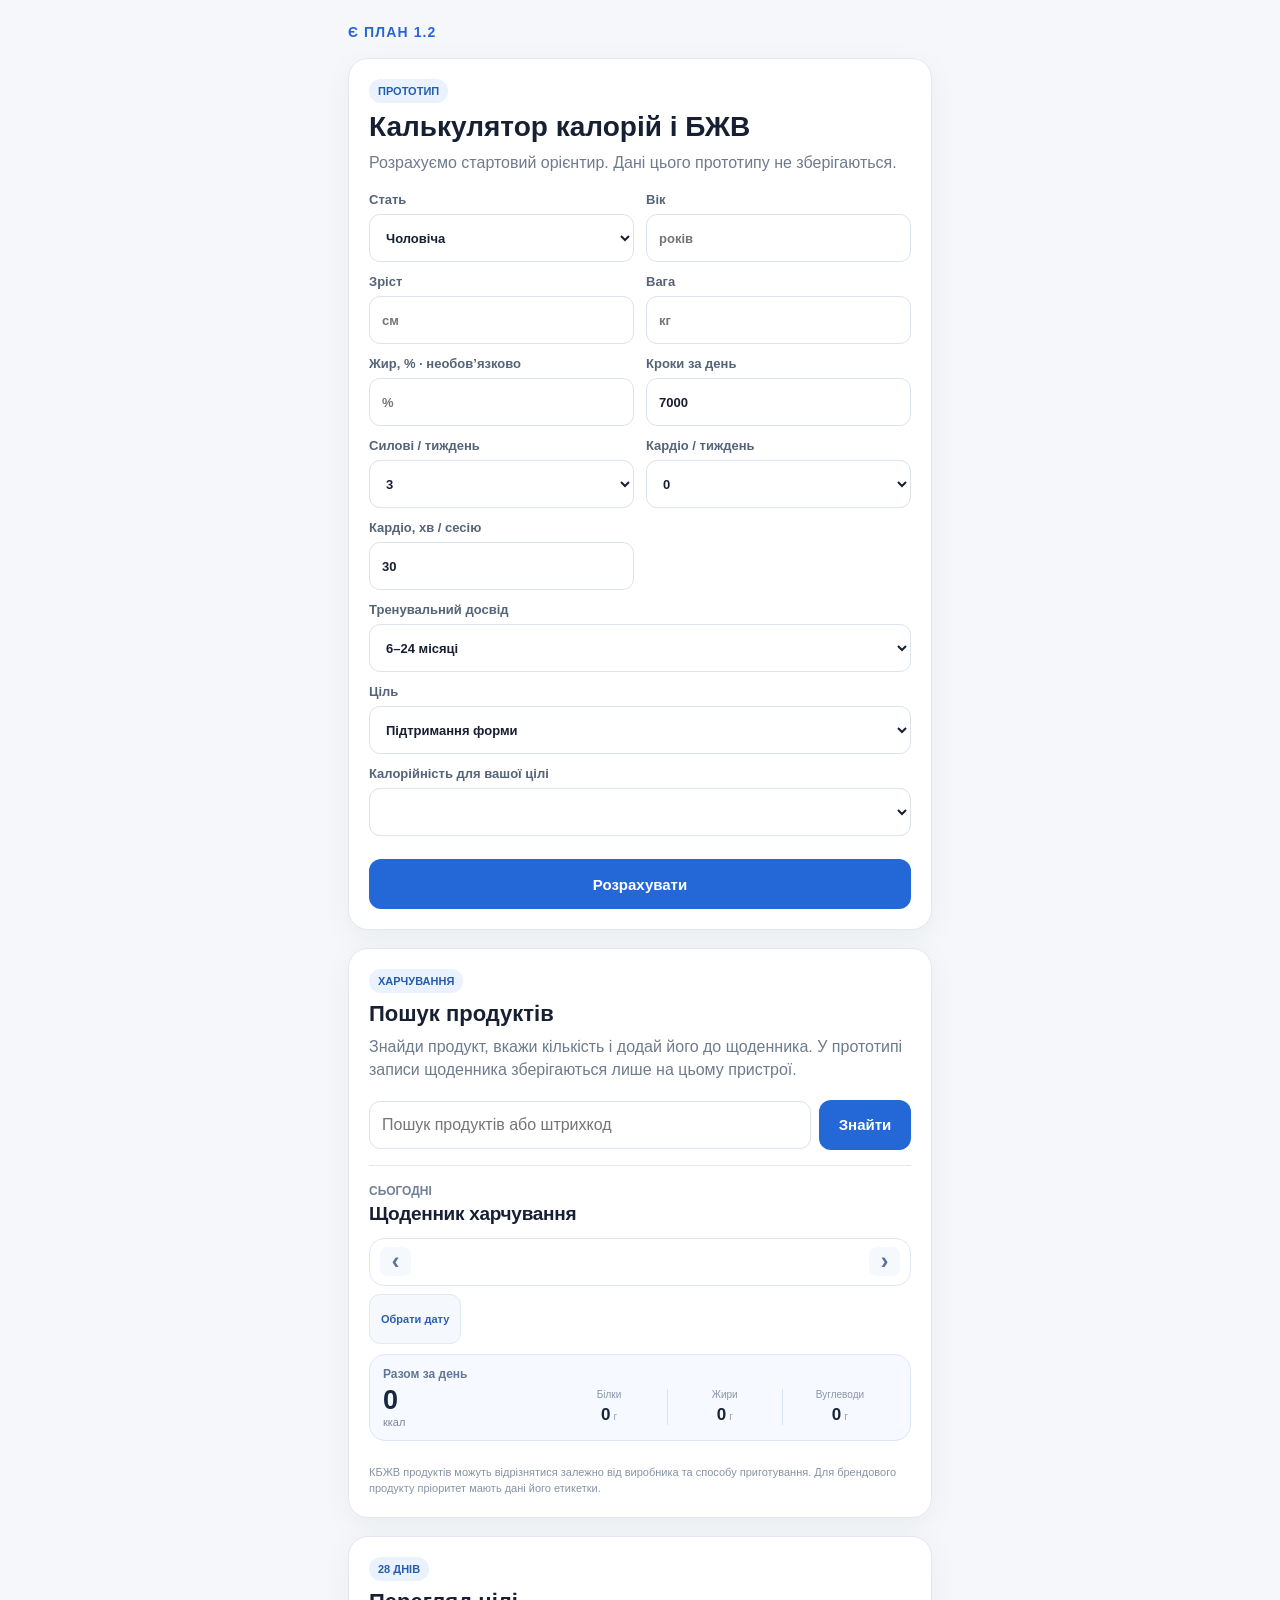
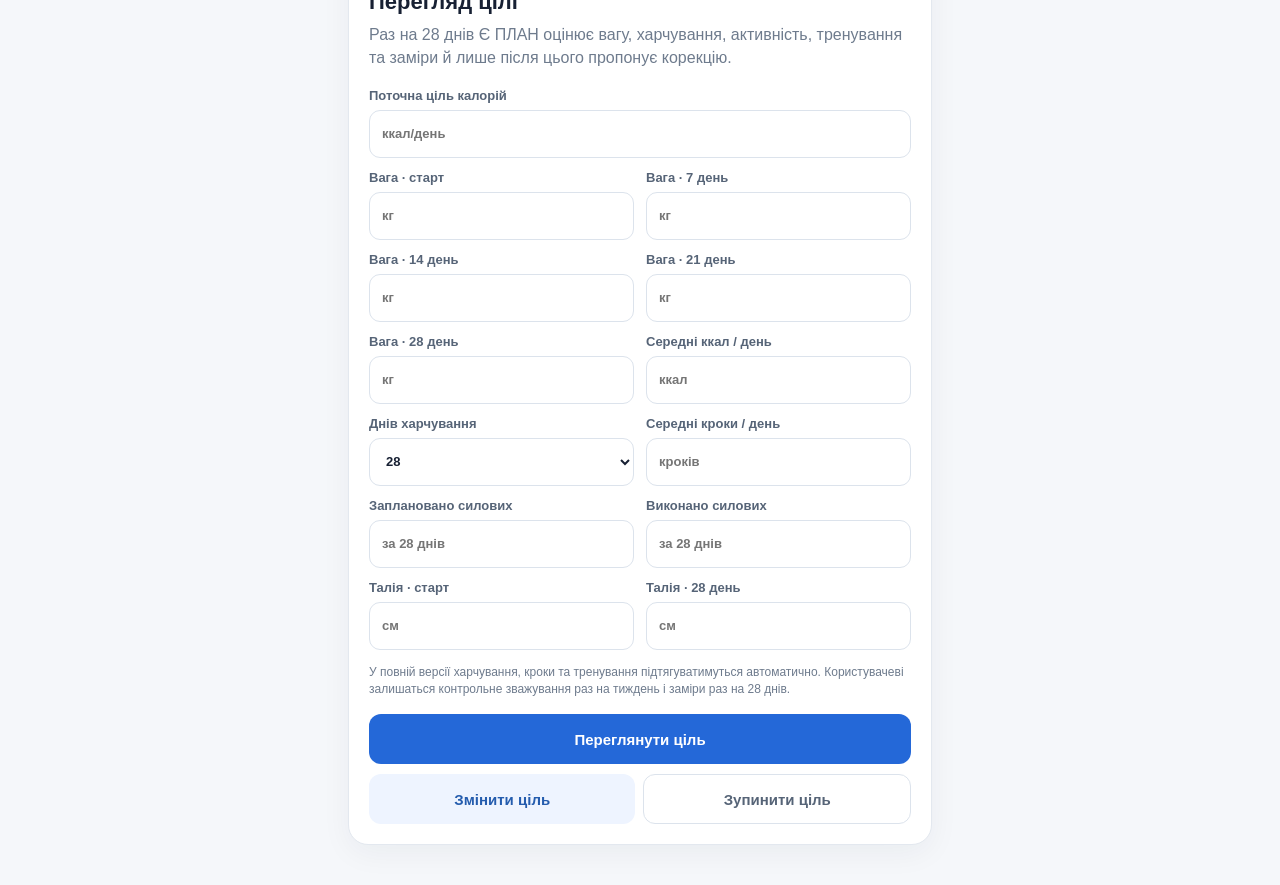
==== commit ae4f2794: "diary visual polish: blue calendar accents, cleaner calorie/BJU layout, no preset search chips" ====
--- a/backend/static/calculator-prototype.html
+++ b/backend/static/calculator-prototype.html
@@ -107,6 +107,53 @@
  .foodDiaryDailyKcal b{font-size:24px}
  .foodDiaryMeal.is-empty{padding:6px 10px}
 }
+
+/* ЄПЛАН diary v4 — blue accent, foldable meals, clean nutrient hierarchy.
+   Existing local diary storage and nutritional calculations stay unchanged. */
+.foodWeekDay.is-selected .foodWeekDayCircle{background:#3868cb;border-color:#3868cb;color:#fff;box-shadow:0 2px 7px rgba(56,104,203,.19)}
+.foodWeekDay.has-entry:not(.is-selected) .foodWeekDayCircle{background:#ecf2ff;border-color:#c7d7f5;color:#3864b5}
+.foodWeekDay.is-today:not(.is-selected) .foodWeekDayCircle{border-color:#779bdd;background:#f0f5ff;color:#3263b1}
+.foodCalendarDot{background:#4679d0}
+.foodWeekDay.is-selected .foodWeekDayMarker .foodCalendarDot{background:#4679d0}
+.foodCalendarDay.is-selected{background:#e9f0ff;border-color:#afc5ef;color:#315fac}
+.foodCalendarDay.is-today:not(.is-selected){border-color:#b9cef2;color:#3868cb}
+.foodDiaryDailyMacros{display:grid;grid-template-columns:repeat(3,minmax(0,1fr));align-items:center;gap:0}
+.foodDiaryMacroItem{display:flex;flex-direction:column;min-width:0;gap:5px;align-items:center;justify-content:center;padding:0 5px;text-align:center}
+.foodDiaryMacroItem+.foodDiaryMacroItem{border-left:1px solid #dce5f2}
+.foodDiaryMacroLabel{font-size:11px;color:#7e8ba0;line-height:1.1;font-weight:500}
+.foodDiaryMacroValue{display:flex;align-items:baseline;justify-content:center;gap:3px;color:#17243a;white-space:nowrap;font-size:17px;line-height:1.15}
+.foodDiaryMacroValue b{font-size:17px;line-height:1.15;font-weight:750;color:#17243a}
+.foodDiaryMacroValue em{font-style:normal;font-size:10px;color:#93a0b2;font-weight:400}
+.foodDiaryDaySummary .foodDiaryTotals{align-items:center}
+.foodDiaryMealHead{gap:7px;min-width:0;align-items:center}
+.foodDiaryMealToggle{display:flex;align-items:center;justify-content:space-between;flex:1;min-width:0;gap:7px;margin:0;border:0;padding:6px 0;background:transparent;color:inherit;text-align:left;border-radius:7px}
+.foodDiaryMealToggle:focus-visible{outline:2px solid #5685d6;outline-offset:2px}
+.foodDiaryMealToggleRight{display:flex;align-items:center;gap:9px;flex:none}
+.foodDiaryMealChevron{display:grid;place-items:center;width:17px;height:20px;line-height:1;font-size:22px;font-weight:500;color:#9aa8bd}
+.foodDiaryMealEmptyTitle{flex:1;display:flex;align-items:center;min-width:0;padding:6px 0}
+.foodDiaryMeal.is-collapsed{padding-bottom:8px}
+.foodDiaryMeal.is-collapsed .foodDiaryMealHead{min-height:30px}
+.foodDiaryMealBody{margin-top:2px}
+.foodDiaryMealMacros{display:grid;grid-template-columns:repeat(3,minmax(0,1fr));align-items:center;gap:0;margin-top:8px;border-top:1px solid #eef2f7;padding-top:9px}
+.foodDiaryMealMacros .foodDiaryMealMacro{display:flex;flex-direction:column;align-items:flex-start;gap:4px;padding:0 8px;min-width:0;border:0;border-radius:0;background:transparent;text-align:left}
+.foodDiaryMealMacros .foodDiaryMealMacro:first-child{padding-left:0}
+.foodDiaryMealMacros .foodDiaryMealMacro+.foodDiaryMealMacro{border-left:1px solid #e3e9f3}
+.foodDiaryMealMacro small{font-size:10px;color:#8795a8;font-weight:500;white-space:nowrap}
+.foodDiaryMealMacro b{font-size:13px;font-weight:700;color:#283b57;line-height:1.2;white-space:nowrap}
+.foodDiaryMealMacro em{font-size:10px;font-weight:400;font-style:normal;color:#8392a6}
+.foodDiaryMealEntries{margin-top:9px}
+.foodDiaryMeal.is-empty .foodDiaryMealHead{min-height:32px}
+.foodDiaryMealAdd{flex:none}
+.foodSearch+.foodStatus:empty{display:none}
+@media(max-width:390px){
+ .foodDiaryMacroItem{padding:0 2px}
+ .foodDiaryMacroValue b{font-size:15px}
+ .foodDiaryMacroLabel{font-size:10px}
+ .foodDiaryMealToggleRight{gap:4px}
+ .foodDiaryMealChevron{width:14px}
+ .foodDiaryMealMacro b{font-size:12px}
+ .foodDiaryMealMacros .foodDiaryMealMacro{padding:0 4px}
+}
 </style></head><body><main class="wrap"><div class="brand">Є ПЛАН 1.2</div><section class="card"><span class="badge">ПРОТОТИП</span><h1>Калькулятор калорій і БЖВ</h1><p>Розрахуємо стартовий орієнтир. Дані цього прототипу не зберігаються.</p><div class="grid">
 <label>Стать<select id="sex"><option value="male">Чоловіча</option><option value="female">Жіноча</option></select></label>
 <label>Вік<input id="age" type="number" inputmode="numeric" placeholder="років"></label>
@@ -123,9 +170,8 @@
 </div><button id="calcBtn" type="button">Розрахувати</button><div class="result" id="result"></div><p id="calcError" style="display:none;color:#b42318;font-size:13px;margin-top:12px"></p></section>
 
 <section class="card" id="foodPrototype"><span class="badge">ХАРЧУВАННЯ</span><h1 style="font-size:22px">Пошук продуктів</h1><p>Знайди продукт, вкажи кількість і додай його до щоденника. У прототипі записи щоденника зберігаються лише на цьому пристрої.</p>
-<div class="foodSearch"><input id="foodQuery" type="search" autocomplete="off" placeholder="Напр. Молокія сир 5%"><button id="foodSearchBtn" type="button">Знайти</button></div>
-<div class="foodChips"><button type="button" data-food-query="Молокія сир 5%">Молокія 5%</button><button type="button" data-food-query="рис басматі">Рис басматі</button><button type="button" data-food-query="куряча грудка">Куряча грудка</button><button type="button" data-food-query="4820045702266">Штрихкод</button></div>
-<div class="foodStatus" id="foodStatus" aria-live="polite">Пошук ще не запускався.</div><div class="foodResults" id="foodResults"></div><button class="foodMore" id="foodMoreBtn" type="button" hidden>Показати ще</button><div class="result foodPortion" id="foodPortion"></div><div class="foodDiary" id="foodDiary">
+<div class="foodSearch"><input id="foodQuery" type="search" autocomplete="off" placeholder="Пошук продуктів або штрихкод" aria-label="Пошук продуктів або штрихкод"><button id="foodSearchBtn" type="button">Знайти</button></div>
+<div class="foodStatus" id="foodStatus" aria-live="polite"></div><div class="foodResults" id="foodResults"></div><button class="foodMore" id="foodMoreBtn" type="button" hidden>Показати ще</button><div class="result foodPortion" id="foodPortion"></div><div class="foodDiary" id="foodDiary">
 <div class="foodDiaryHead"><div><span class="kicker" id="foodDiaryDayKicker">СЬОГОДНІ</span><strong>Щоденник харчування</strong></div><span id="foodDiaryDate"></span></div>
 <nav class="foodDiaryWeek" aria-label="Тижневий календар харчування">
 <div class="foodDiaryWeekTop">
@@ -145,9 +191,9 @@
 <div class="foodDiaryTotals">
   <div class="foodDiaryDailyKcal"><b id="diaryKcal">0</b><span>ккал</span></div>
   <div class="foodDiaryDailyMacros">
-   <span>Білки<b id="diaryProtein">0</b><small>г</small></span>
-   <span>Жири<b id="diaryFat">0</b><small>г</small></span>
-   <span>Вуглеводи<b id="diaryCarbs">0</b><small>г</small></span>
+   <div class="foodDiaryMacroItem"><small class="foodDiaryMacroLabel">Білки</small><strong class="foodDiaryMacroValue"><b id="diaryProtein">0</b><em>г</em></strong></div>
+   <div class="foodDiaryMacroItem"><small class="foodDiaryMacroLabel">Жири</small><strong class="foodDiaryMacroValue"><b id="diaryFat">0</b><em>г</em></strong></div>
+   <div class="foodDiaryMacroItem"><small class="foodDiaryMacroLabel">Вуглеводи</small><strong class="foodDiaryMacroValue"><b id="diaryCarbs">0</b><em>г</em></strong></div>
   </div>
 </div></section>
 <div id="foodDiaryEntries" class="foodDiaryEntries"></div>
@@ -168,4 +214,4 @@
 <button id="adaptBtn" type="button">Переглянути ціль</button>
 <div style="display:flex;gap:8px;margin-top:10px"><button id="changeGoalBtn" type="button" style="margin:0;background:#eef4ff;color:#245cae">Змінити ціль</button><button id="stopGoalBtn" type="button" style="margin:0;background:#fff;color:#566477;border:1px solid #dce3ec">Зупинити ціль</button></div>
 <div class="result" id="goalActionResult"></div><div class="result" id="adaptResult"></div><p id="adaptError" style="display:none;color:#b42318;font-size:13px;margin-top:12px"></p></section>
-</main><script src="/static/calculator-prototype.js?v=44" defer></script></body></html>+</main><script src="/static/calculator-prototype.js?v=45" defer></script></body></html>
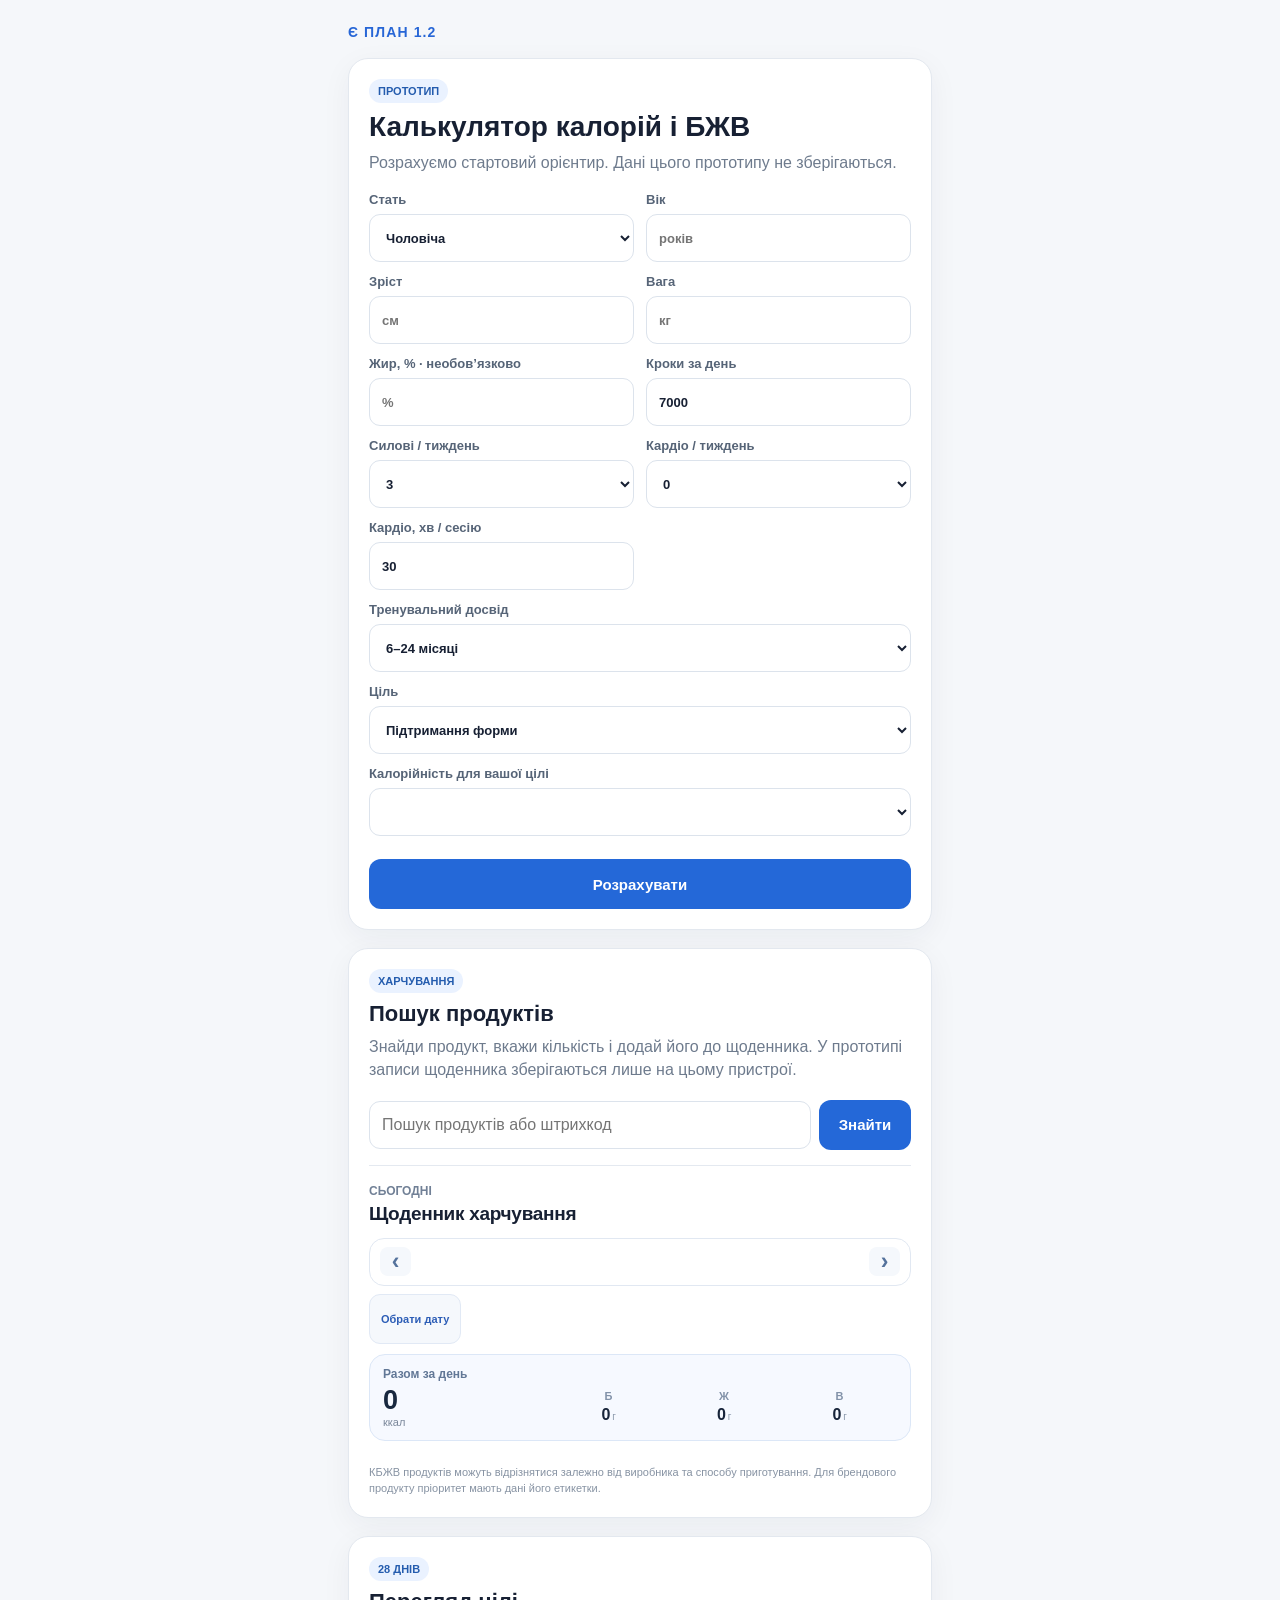
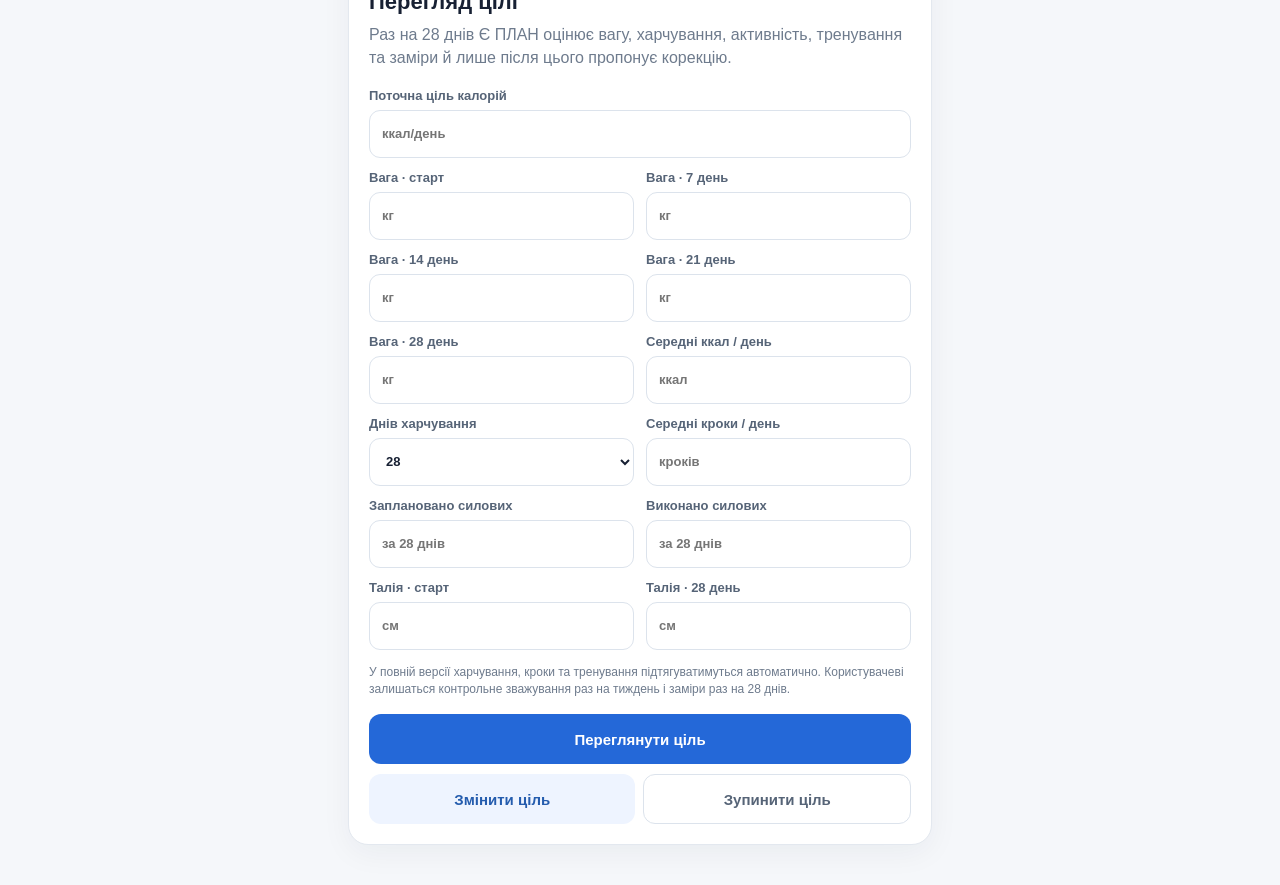
==== commit b6463588: "diary UI: streamline B/J/V hierarchy with compact aligned gram values and no meal counters" ====
--- a/backend/static/calculator-prototype.html
+++ b/backend/static/calculator-prototype.html
@@ -154,6 +154,29 @@
  .foodDiaryMealMacro b{font-size:12px}
  .foodDiaryMealMacros .foodDiaryMealMacro{padding:0 4px}
 }
+
+/* ЄПЛАН diary v5: quiet, compact nutrient notation, with readable units. */
+.foodDiaryDaySummary .foodDiaryDailyMacros{gap:1px}
+.foodDiaryDaySummary .foodDiaryMacroItem{gap:3px;padding:0 2px}
+.foodDiaryDaySummary .foodDiaryMacroItem+.foodDiaryMacroItem{border-left:0}
+.foodDiaryDaySummary .foodDiaryMacroLabel{font-size:11px;line-height:1.15;letter-spacing:.035em;font-weight:650;color:#8292a9}
+.foodDiaryDaySummary .foodDiaryMacroValue{gap:2px;line-height:1.2}
+.foodDiaryDaySummary .foodDiaryMacroValue b{font-size:16px;letter-spacing:-.015em}
+.foodDiaryDaySummary .foodDiaryMacroValue em{font-size:10px;color:#8c9aad}
+.foodDiaryMealMacros{display:flex;align-items:center;justify-content:flex-start;gap:17px;margin-top:7px;padding-top:8px}
+.foodDiaryMealMacros .foodDiaryMealMacro{display:inline-flex;flex-direction:row;align-items:baseline;justify-content:flex-start;gap:5px;width:auto;padding:0;border:0;background:transparent}
+.foodDiaryMealMacros .foodDiaryMealMacro+.foodDiaryMealMacro{border-left:0}
+.foodDiaryMealMacro small{font-size:11px;font-weight:650;color:#8797ac;line-height:1.1}
+.foodDiaryMealMacro b{font-size:13px;font-weight:720;letter-spacing:-.01em;color:#283b57;line-height:1.2}
+.foodDiaryMealMacro em{margin-left:2px;font-size:10px;color:#9aa6b5}
+.foodDiaryMealTitle{gap:0}
+@media(max-width:390px){
+ .foodDiaryDaySummary .foodDiaryMacroItem{padding:0 1px}
+ .foodDiaryDaySummary .foodDiaryMacroValue b{font-size:15px}
+ .foodDiaryMealMacros{gap:13px}
+ .foodDiaryMealMacros .foodDiaryMealMacro{gap:4px;padding:0}
+ .foodDiaryMealMacro b{font-size:12px}
+}
 </style></head><body><main class="wrap"><div class="brand">Є ПЛАН 1.2</div><section class="card"><span class="badge">ПРОТОТИП</span><h1>Калькулятор калорій і БЖВ</h1><p>Розрахуємо стартовий орієнтир. Дані цього прототипу не зберігаються.</p><div class="grid">
 <label>Стать<select id="sex"><option value="male">Чоловіча</option><option value="female">Жіноча</option></select></label>
 <label>Вік<input id="age" type="number" inputmode="numeric" placeholder="років"></label>
@@ -191,9 +214,9 @@
 <div class="foodDiaryTotals">
   <div class="foodDiaryDailyKcal"><b id="diaryKcal">0</b><span>ккал</span></div>
   <div class="foodDiaryDailyMacros">
-   <div class="foodDiaryMacroItem"><small class="foodDiaryMacroLabel">Білки</small><strong class="foodDiaryMacroValue"><b id="diaryProtein">0</b><em>г</em></strong></div>
-   <div class="foodDiaryMacroItem"><small class="foodDiaryMacroLabel">Жири</small><strong class="foodDiaryMacroValue"><b id="diaryFat">0</b><em>г</em></strong></div>
-   <div class="foodDiaryMacroItem"><small class="foodDiaryMacroLabel">Вуглеводи</small><strong class="foodDiaryMacroValue"><b id="diaryCarbs">0</b><em>г</em></strong></div>
+   <div class="foodDiaryMacroItem"><small class="foodDiaryMacroLabel" title="Білки" aria-label="Білки">Б</small><strong class="foodDiaryMacroValue"><b id="diaryProtein">0</b><em>г</em></strong></div>
+   <div class="foodDiaryMacroItem"><small class="foodDiaryMacroLabel" title="Жири" aria-label="Жири">Ж</small><strong class="foodDiaryMacroValue"><b id="diaryFat">0</b><em>г</em></strong></div>
+   <div class="foodDiaryMacroItem"><small class="foodDiaryMacroLabel" title="Вуглеводи" aria-label="Вуглеводи">В</small><strong class="foodDiaryMacroValue"><b id="diaryCarbs">0</b><em>г</em></strong></div>
   </div>
 </div></section>
 <div id="foodDiaryEntries" class="foodDiaryEntries"></div>
@@ -214,4 +237,4 @@
 <button id="adaptBtn" type="button">Переглянути ціль</button>
 <div style="display:flex;gap:8px;margin-top:10px"><button id="changeGoalBtn" type="button" style="margin:0;background:#eef4ff;color:#245cae">Змінити ціль</button><button id="stopGoalBtn" type="button" style="margin:0;background:#fff;color:#566477;border:1px solid #dce3ec">Зупинити ціль</button></div>
 <div class="result" id="goalActionResult"></div><div class="result" id="adaptResult"></div><p id="adaptError" style="display:none;color:#b42318;font-size:13px;margin-top:12px"></p></section>
-</main><script src="/static/calculator-prototype.js?v=45" defer></script></body></html>+</main><script src="/static/calculator-prototype.js?v=46" defer></script></body></html>
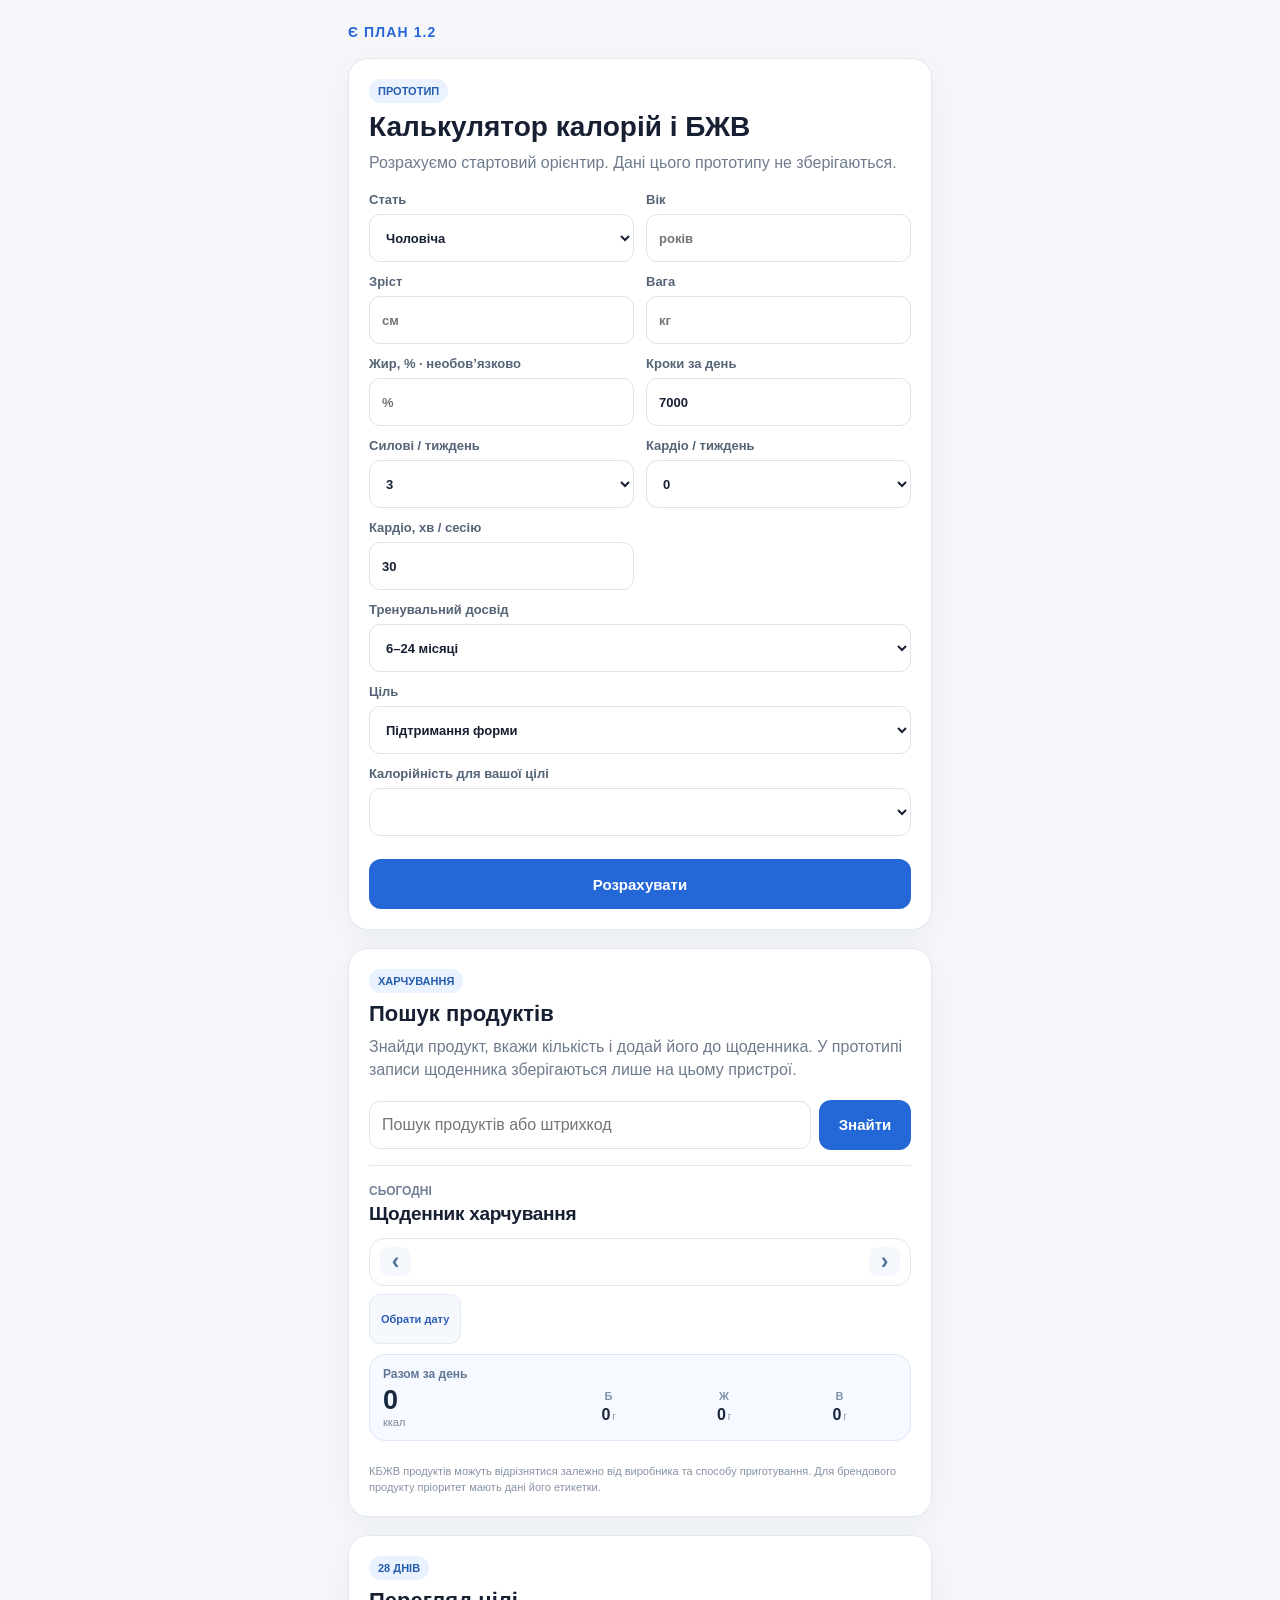
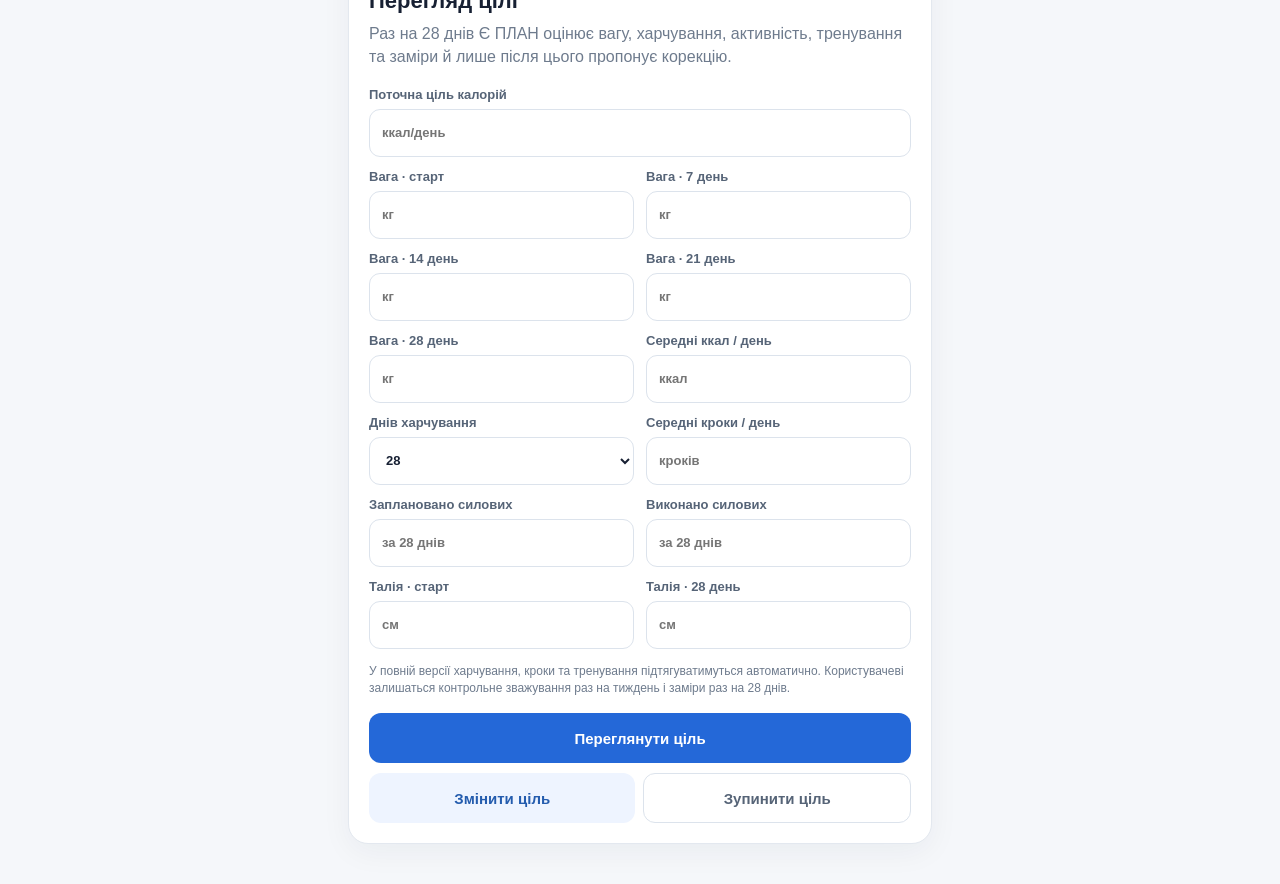
==== commit 66cc5502: "food diary CSS: compact EPLAN meal headers, always-visible BJU strip and clean food rows inspired by" ====
--- a/backend/static/calculator-prototype.html
+++ b/backend/static/calculator-prototype.html
@@ -177,6 +177,68 @@
  .foodDiaryMealMacros .foodDiaryMealMacro{gap:4px;padding:0}
  .foodDiaryMealMacro b{font-size:12px}
 }
+
+/* EPLAN diary v7: compact two-level meal cards. The header identifies the
+   meal and calories; the macro strip remains visible when foods are folded.
+   Accent colors are original EPLAN variants; no outside assets are used. */
+.foodDiaryEntries{gap:9px;margin-top:11px}
+.foodDiaryMeal{padding:0!important;overflow:hidden;border:1px solid #dfe7f2;border-radius:14px;background:#fff;box-shadow:0 2px 7px rgba(20,35,60,.025)}
+.foodDiaryMealHead{display:flex;align-items:center;min-width:0;gap:4px;background:#f4f7fc;padding:7px 11px!important;min-height:54px;border-bottom:1px solid #e8edf5}
+.foodDiaryMeal.is-empty .foodDiaryMealHead{min-height:49px;border-bottom:none;background:#f7f9fd}
+.foodDiaryMeal.is-collapsed .foodDiaryMealHead{min-height:54px}
+.foodDiaryMealToggle{display:flex;align-items:center;flex:1;min-width:0;gap:9px;padding:0;margin:0;background:transparent;border:0;color:#1b2c46;text-align:left}
+.foodDiaryMealEmptyTitle{display:flex;align-items:center;flex:1;min-width:0;padding:0}
+.foodDiaryMealTitle{display:flex;align-items:center;gap:9px;min-width:0;flex:1;flex-wrap:nowrap}
+.foodDiaryMealTitle>strong{font-size:15px;font-weight:730;letter-spacing:-.015em;overflow-wrap:anywhere;color:#1b2b42}
+.foodDiaryMeal.is-empty .foodDiaryMealTitle>strong{font-size:15px;color:#5b6d85}
+.foodDiaryMealIcon{display:grid;place-items:center;flex:0 0 31px;width:31px;height:31px;border-radius:10px;font-size:21px;line-height:1;font-weight:500;background:#f8faff;color:#8ea0bc}
+.foodDiaryMealIcon.is-sunrise{background:#fff5df;color:#d4a143}
+.foodDiaryMealIcon.is-day{background:#e8f4ff;color:#4a95cb}
+.foodDiaryMealIcon.is-sunset{background:#fff0e8;color:#d98c69}
+.foodDiaryMealIcon.is-snack{background:#f2edfb;color:#9676c0}
+.foodDiaryMealIcon.is-other{background:#edf1f7;color:#73839b}
+.foodDiaryMealKcal{display:flex;flex-direction:column;align-items:flex-end;justify-content:center;flex:none;gap:0;font-weight:750;font-size:17px!important;color:#285fbb!important;line-height:1.15;font-variant-numeric:tabular-nums;white-space:nowrap}
+.foodDiaryMealKcal small{font-size:10px!important;line-height:1.3;font-weight:500;color:#8795a7}
+.foodDiaryMealAdd{width:35px;min-width:35px;height:35px;padding:0;margin:0 0 0 3px;border-radius:10px;border:1px solid #d7e5f9;background:#e9f1ff;color:#3269c8;font-size:23px;line-height:1;font-weight:450;flex:none}
+.foodDiaryMealSummaryToggle{display:flex;width:100%;min-height:38px;margin:0;padding:7px 11px;gap:5px;align-items:center;justify-content:space-between;background:#f8fafd;border:0;color:#526784;text-align:left}
+.foodDiaryMeal.is-collapsed .foodDiaryMealSummaryToggle{border-bottom:0}
+.foodDiaryMeal:not(.is-collapsed) .foodDiaryMealSummaryToggle{border-bottom:1px solid #e9eef6}
+.foodDiaryMealMacros{display:flex;align-items:center;flex-wrap:nowrap;justify-content:flex-start;gap:15px;flex:1;min-width:0;margin:0!important;padding:0!important;background:transparent;border:0!important}
+.foodDiaryMealMacros .foodDiaryMealMacro{display:flex;align-items:baseline;flex-direction:row;gap:4px;min-width:0;width:auto;padding:0!important;border:0!important;background:transparent}
+.foodDiaryMealMacros .foodDiaryMealMacro+.foodDiaryMealMacro{border:0!important}
+.foodDiaryMealMacro small{font-size:11px;font-weight:600;color:#8292a7}
+.foodDiaryMealMacro b{font-size:12px;font-weight:740;color:#243c60;font-variant-numeric:tabular-nums;letter-spacing:-.015em;white-space:nowrap}
+.foodDiaryMealMacro em{margin-left:1px;font-size:10px;color:#93a0b0;font-weight:450}
+.foodDiaryMealChevron{display:grid;place-items:center;flex:none;font-size:20px;width:20px;height:20px;color:#8494ad;line-height:1}
+.foodDiaryMealBody{margin:0;padding:0 11px;background:#fff}
+.foodDiaryMealEntries{margin:0!important;padding:0;border-top:0!important;display:block}
+.foodDiaryMealEntries .foodDiaryEntry{display:grid;grid-template-columns:minmax(0,1fr) auto;align-items:center;gap:9px;margin:0;padding:11px 1px;border:0;border-radius:0;background:#fff}
+.foodDiaryMealEntries .foodDiaryEntry+.foodDiaryEntry{border-top:1px solid #edf1f7}
+.foodDiaryInfo{min-width:0}
+.foodDiaryEntry strong{font-size:13px;font-weight:690;line-height:1.35}
+.foodDiaryBrand{margin-top:2px;font-size:11px;color:#687990}
+.foodDiaryMeta{margin-top:3px;font-size:11px;line-height:1.4;color:#7c8ca3}
+.foodDiaryEntryRight{display:flex;align-items:center;justify-content:flex-end;gap:7px;min-width:0}
+.foodDiaryEntryKcal{display:flex;flex-direction:column;align-items:flex-end;justify-content:center;white-space:nowrap;font-size:13px;font-weight:750;line-height:1.2;color:#304e81;font-variant-numeric:tabular-nums}
+.foodDiaryEntryKcal small{font-size:9px;font-weight:450;color:#94a1b1}
+.foodDiaryActions{display:flex;align-items:center;gap:2px;flex:none}
+.foodDiaryActions button,.foodDiaryActions button.foodDiaryRemove{display:grid;place-items:center;width:31px;min-width:31px;height:34px;padding:0;margin:0;border-radius:8px;border:1px solid #e4eaf3;background:#f5f8fd;color:#7890b1;font-size:17px}
+.foodDiaryActions button.foodDiaryRemove{border-color:transparent;background:transparent;color:#9aabba;font-size:20px}
+.foodDiaryEditor{grid-column:1/-1;margin:1px 0 6px;padding:10px;border:1px solid #e3ecf8;border-radius:10px;background:#f8faff}
+.foodDiaryEditActions button{min-width:0;width:auto;flex:1}
+@media(max-width:390px){
+ .foodDiaryMealHead{padding:7px 9px!important}
+ .foodDiaryMealTitle{gap:7px}
+ .foodDiaryMealIcon{flex-basis:28px;width:28px;height:28px;font-size:19px}
+ .foodDiaryMealKcal{font-size:15px!important}
+ .foodDiaryMealSummaryToggle{padding:7px 9px}
+ .foodDiaryMealMacros{gap:11px}
+ .foodDiaryMealMacro b{font-size:11px}
+ .foodDiaryMealBody{padding:0 9px}
+ .foodDiaryEntryRight{gap:3px}
+ .foodDiaryActions button,.foodDiaryActions button.foodDiaryRemove{width:29px;min-width:29px}
+ .foodDiaryEntryKcal{font-size:12px}
+}
 </style></head><body><main class="wrap"><div class="brand">Є ПЛАН 1.2</div><section class="card"><span class="badge">ПРОТОТИП</span><h1>Калькулятор калорій і БЖВ</h1><p>Розрахуємо стартовий орієнтир. Дані цього прототипу не зберігаються.</p><div class="grid">
 <label>Стать<select id="sex"><option value="male">Чоловіча</option><option value="female">Жіноча</option></select></label>
 <label>Вік<input id="age" type="number" inputmode="numeric" placeholder="років"></label>
@@ -237,4 +299,4 @@
 <button id="adaptBtn" type="button">Переглянути ціль</button>
 <div style="display:flex;gap:8px;margin-top:10px"><button id="changeGoalBtn" type="button" style="margin:0;background:#eef4ff;color:#245cae">Змінити ціль</button><button id="stopGoalBtn" type="button" style="margin:0;background:#fff;color:#566477;border:1px solid #dce3ec">Зупинити ціль</button></div>
 <div class="result" id="goalActionResult"></div><div class="result" id="adaptResult"></div><p id="adaptError" style="display:none;color:#b42318;font-size:13px;margin-top:12px"></p></section>
-</main><script src="/static/calculator-prototype.js?v=46" defer></script></body></html>+</main><script src="/static/calculator-prototype.js?v=47" defer></script></body></html>
